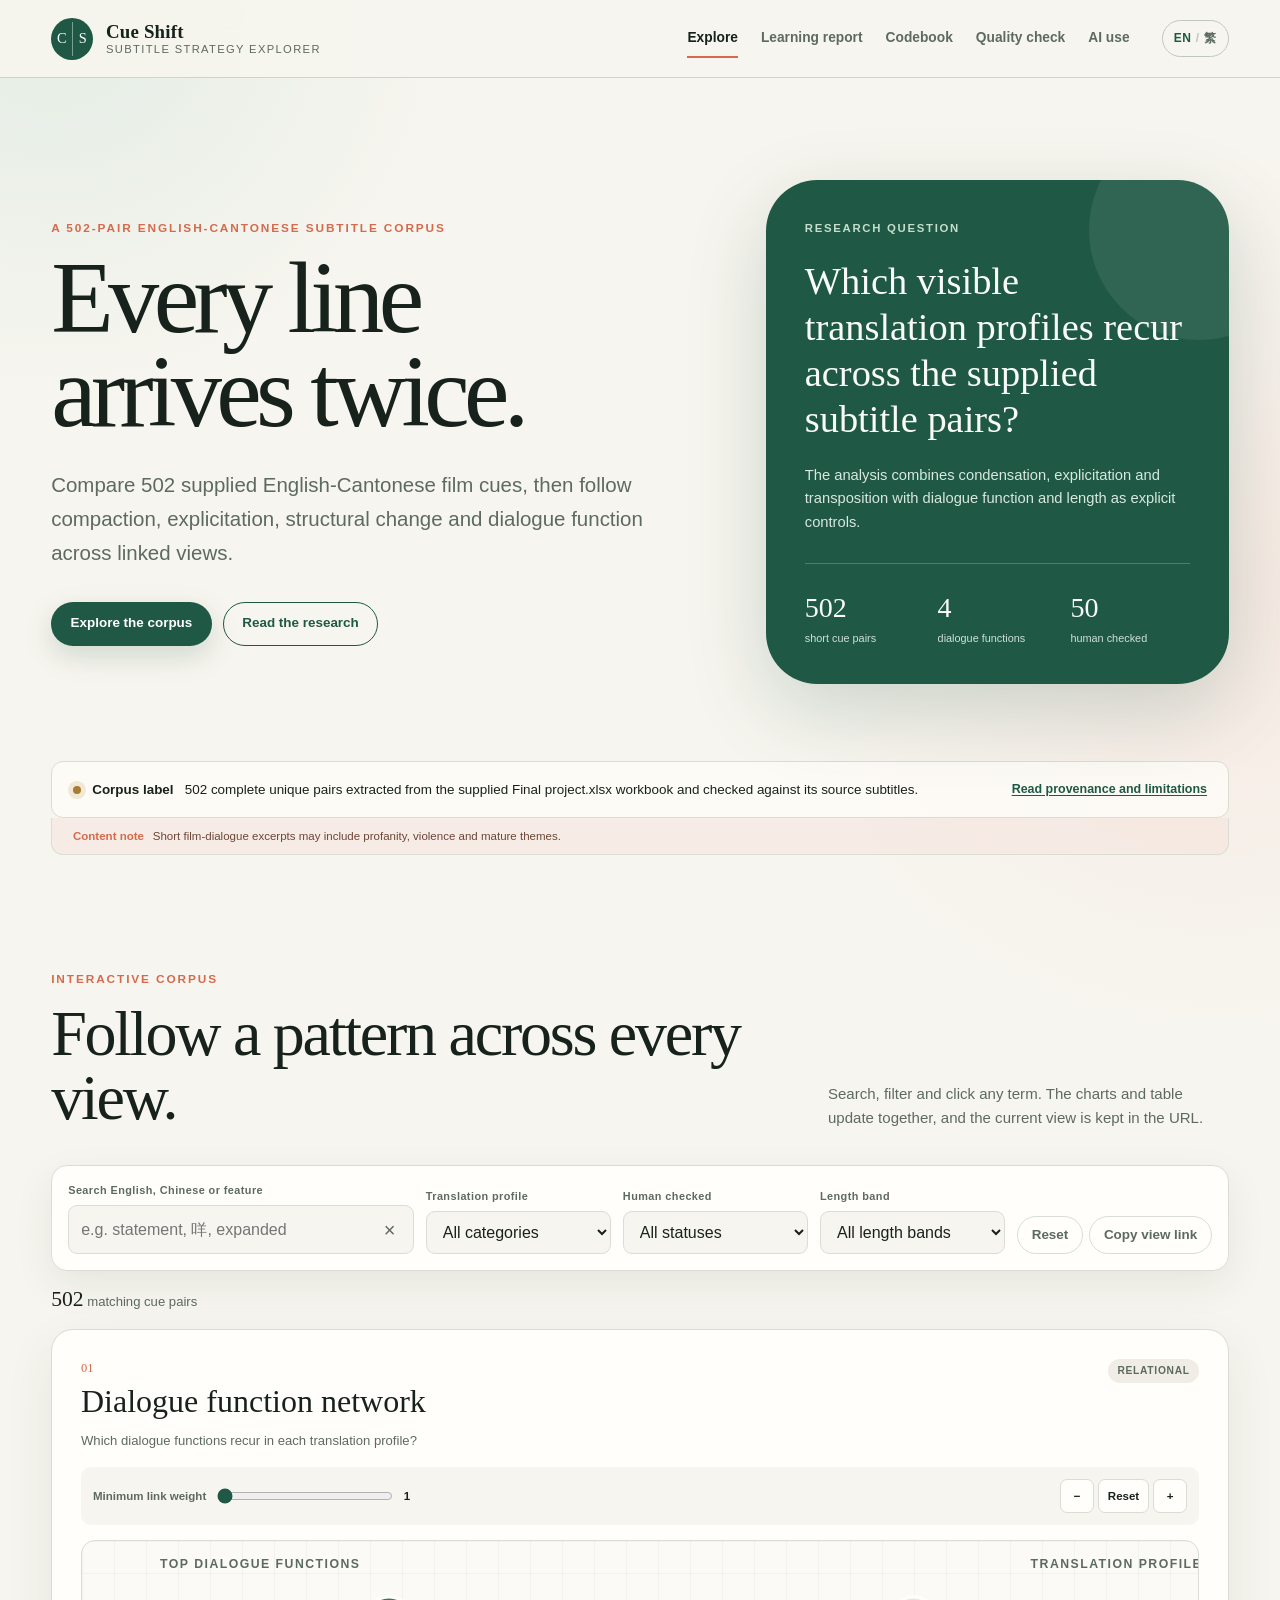
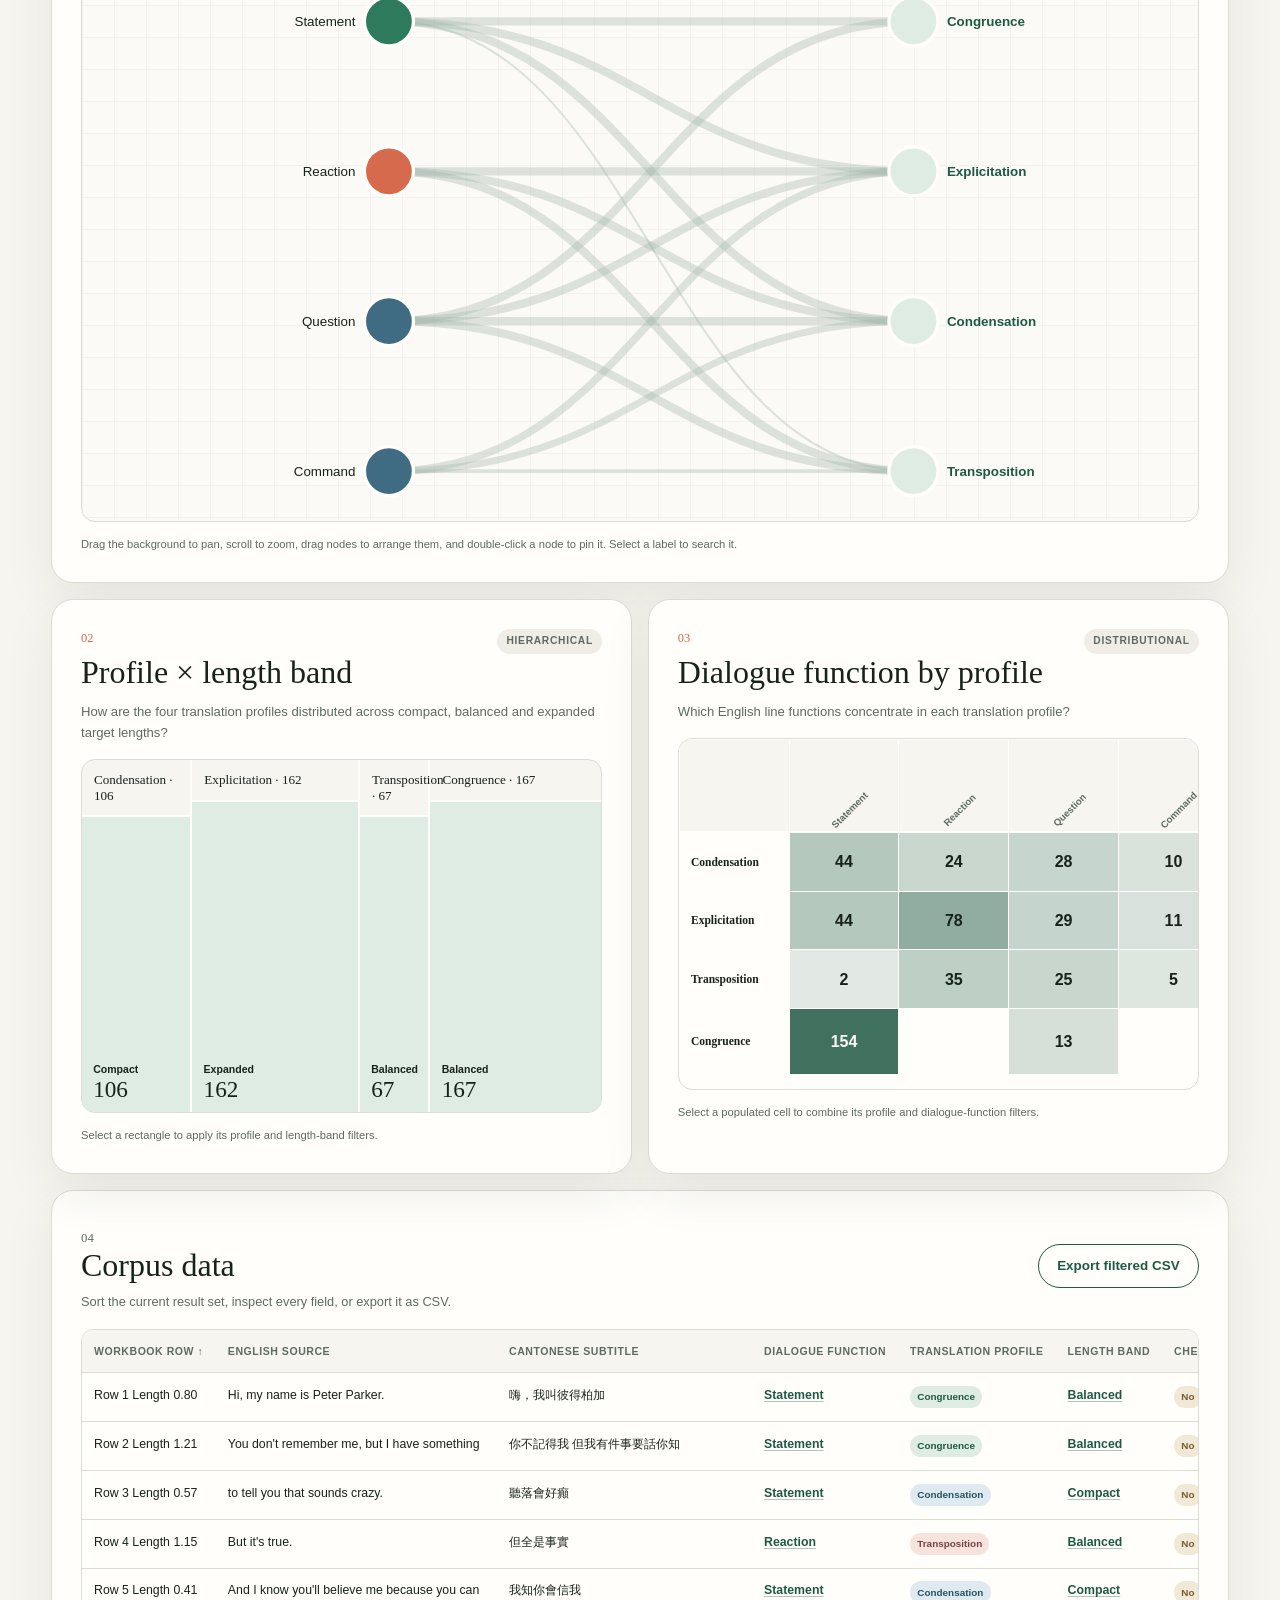
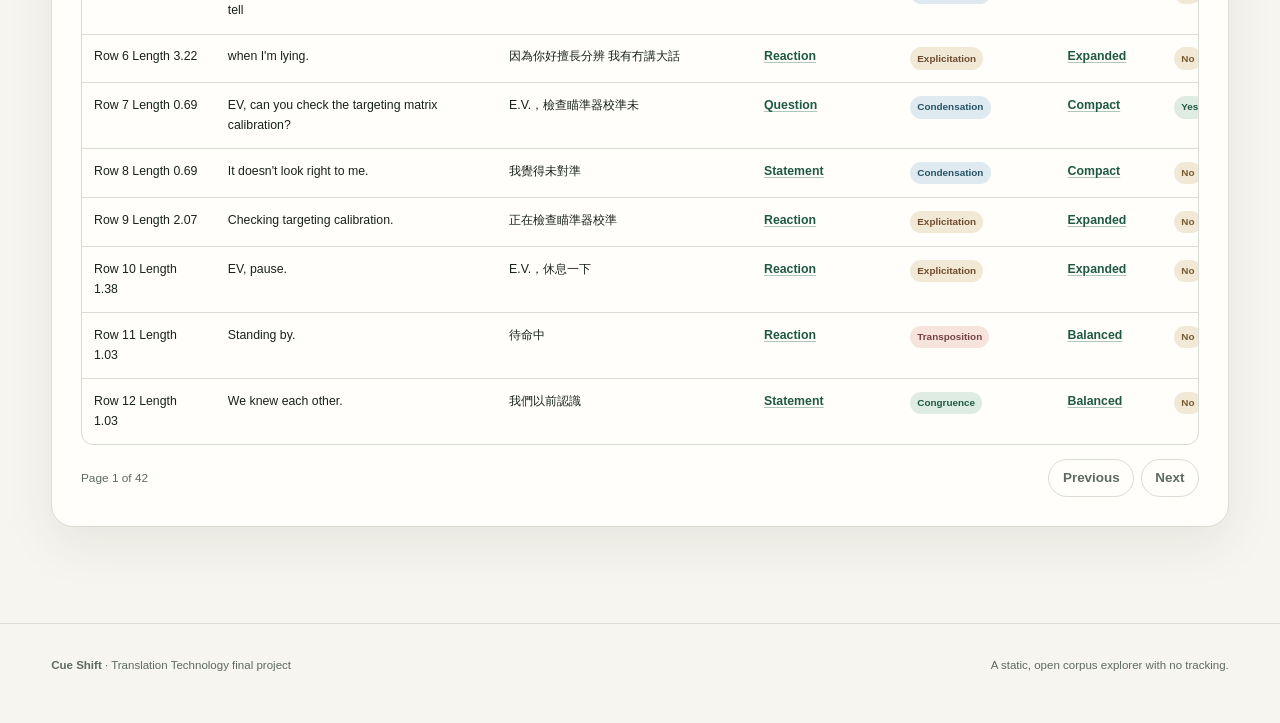
==== index.html @ ef77085e "Apply Spider-Man theme and source attribution" ====
<!doctype html>
<html lang="en" data-page="explore">
  <head>
    <meta charset="utf-8">
    <meta name="viewport" content="width=device-width, initial-scale=1">
    <meta name="description" content="An interactive English-Cantonese subtitle corpus explorer for Spider-Man: Brand New Day.">
    <title>Cue Shift | Spider-Man: Brand New Day Subtitle Explorer</title>
    <link rel="icon" href="assets/favicon.svg" type="image/svg+xml">
    <link rel="stylesheet" href="assets/styles.css?v=8">
  </head>
  <body>
    <a class="skip-link" href="#main" data-i18n="a11y.skip">Skip to content</a>
    <header class="site-header">
      <a class="brand" href="index.html" aria-label="Cue Shift home">
        <span class="brand-mark" aria-hidden="true">
          <span>C</span><span>S</span>
        </span>
        <span class="brand-copy">
          <strong>Cue Shift</strong>
          <small data-i18n="brand.subtitle">Spider-Man subtitle explorer</small>
        </span>
      </a>
      <nav class="site-nav" aria-label="Main navigation">
        <a class="active" href="index.html" data-i18n="nav.explore">Explore</a>
        <a href="report.html" data-i18n="nav.report">Learning report</a>
        <a href="codebook.html" data-i18n="nav.codebook">Codebook</a>
        <a href="review.html" data-i18n="nav.review">Quality check</a>
        <a href="about.html" data-i18n="nav.ai">AI use</a>
      </nav>
      <button class="language-switch" id="language-switch" type="button" aria-label="Switch language">
        <span data-lang-label="en">EN</span>
        <span class="switch-divider" aria-hidden="true">/</span>
        <span data-lang-label="zh">繁</span>
      </button>
    </header>

    <main id="main">
      <section class="hero">
        <div class="hero-copy">
          <p class="eyebrow" data-i18n="home.eyebrow">Spider-Man: Brand New Day · 502 subtitle pairs</p>
          <h1 data-i18n="home.title">Every line arrives twice.</h1>
          <p class="hero-lede" data-i18n="home.lede">
            Compare 502 English-Cantonese subtitle cues from Spider-Man: Brand New Day,
            then follow compaction, explicitation, structural change and dialogue function
            across linked views.
          </p>
          <div class="hero-actions">
            <a class="button primary" href="#explorer" data-i18n="home.start">Explore the corpus</a>
            <a class="button secondary" href="report.html" data-i18n="home.read">Read the research</a>
          </div>
        </div>
        <aside class="hero-note" aria-labelledby="research-question-title">
          <p class="note-kicker" data-i18n="home.questionLabel">Research question</p>
          <h2 id="research-question-title" data-i18n="home.question">
            Which visible translation profiles recur across the supplied subtitle pairs?
          </h2>
          <p data-i18n="home.theory">
            The analysis combines condensation, explicitation and transposition with
            dialogue function and target length as explicit controls.
          </p>
          <div class="hero-stats" aria-live="polite">
            <div><strong id="stat-entries">0</strong><span data-i18n="stat.entries">short cue pairs</span></div>
            <div><strong id="stat-terms">0</strong><span data-i18n="stat.terms">dialogue functions</span></div>
            <div><strong id="stat-checked">0</strong><span data-i18n="stat.checked">human checked</span></div>
          </div>
        </aside>
      </section>

      <section class="provenance-strip" aria-labelledby="provenance-title">
        <div>
          <span class="status-dot" aria-hidden="true"></span>
          <strong id="provenance-title" data-i18n="home.sourceLabel">Spider-Man source</strong>
          <span data-i18n="home.source">Spider-Man: Brand New Day · 502 unique English-Cantonese subtitle pairs extracted from the supplied workbook.</span>
        </div>
        <a href="about.html#data-notes" data-i18n="home.sourceDetails">Read provenance and limitations</a>
      </section>

      <aside class="content-warning" aria-label="Content warning">
        <strong data-i18n="warning.label">Content note</strong>
        <span data-i18n="warning.body">Spider-Man: Brand New Day dialogue excerpts may include profanity, violence and mature themes.</span>
      </aside>

      <section class="quality-banner" id="quality-banner" hidden>
        <div>
          <strong data-i18n="quality.title">Verification needed</strong>
          <p data-i18n="quality.body">
            The seeded 50-entry review is complete. Continue checking further entries on the
            quality check page.
          </p>
        </div>
        <a class="button compact" href="review.html" data-i18n="quality.action">Start 50-entry review</a>
      </section>

      <section class="explorer" id="explorer">
        <div class="section-heading">
          <div>
            <p class="eyebrow" data-i18n="explore.eyebrow">Interactive corpus</p>
            <h2 data-i18n="explore.title">Follow a pattern across every view.</h2>
          </div>
          <p data-i18n="explore.intro">
            Search, filter and click any term. The charts and table update together, and the
            current view is kept in the URL.
          </p>
        </div>

        <div class="control-panel" aria-label="Corpus filters">
          <label class="search-field">
            <span data-i18n="filter.search">Search English, Chinese or feature</span>
            <span class="search-input-wrap">
              <input id="search-input" type="search" autocomplete="off" placeholder="e.g. statement, 咩, expanded" data-i18n-placeholder="filter.searchPlaceholder">
              <button id="clear-search" class="icon-button" type="button" aria-label="Clear search">×</button>
            </span>
          </label>
          <label>
            <span data-i18n="filter.category">Meaning category</span>
            <select id="category-filter">
              <option value="all" data-i18n="filter.allCategories">All categories</option>
              <option value="condensation" data-i18n="category.condensation">Condensation</option>
              <option value="explicitation" data-i18n="category.explicitation">Explicitation</option>
              <option value="transposition" data-i18n="category.transposition">Transposition</option>
              <option value="congruence" data-i18n="category.congruence">Congruence</option>
            </select>
          </label>
          <label>
            <span data-i18n="filter.checked">Human checked</span>
            <select id="checked-filter">
              <option value="all" data-i18n="filter.allStatuses">All statuses</option>
              <option value="yes" data-i18n="filter.yes">Yes</option>
              <option value="no" data-i18n="filter.no">No</option>
            </select>
          </label>
          <label>
            <span data-i18n="filter.realization">Length band</span>
            <select id="realization-filter">
              <option value="all" data-i18n="filter.allPositions">All length bands</option>
              <option value="compact" data-i18n="realization.compact">Compact</option>
              <option value="balanced" data-i18n="realization.balanced">Balanced</option>
              <option value="expanded" data-i18n="realization.expanded">Expanded</option>
            </select>
          </label>
          <div class="control-actions">
            <button class="button quiet" id="reset-filters" type="button" data-i18n="filter.reset">Reset</button>
            <button class="button quiet" id="copy-view" type="button" data-i18n="filter.copy">Copy view link</button>
          </div>
        </div>

        <div class="result-status" aria-live="polite">
          <p><strong id="result-count">0</strong> <span data-i18n="results.matching">matching sentence pairs</span></p>
          <button id="active-term" class="term-chip" type="button" hidden></button>
        </div>

        <div class="visual-grid">
          <article class="chart-card network-card">
            <div class="chart-heading">
              <div>
                <p class="chart-index">01</p>
                <h3 data-i18n="network.title">Dialogue function network</h3>
              </div>
              <span class="chart-type" data-i18n="chart.relational">Relational</span>
            </div>
            <p class="chart-caption" data-i18n="network.caption">
              Which dialogue functions recur in each translation profile?
            </p>
            <div class="network-controls">
              <label>
                <span data-i18n="network.weight">Minimum link weight</span>
                <input id="network-weight" type="range" min="1" max="8" value="1">
                <output id="network-weight-output">1</output>
              </label>
              <div class="zoom-tools" role="group" aria-label="Network zoom">
                <button type="button" id="zoom-out" aria-label="Zoom out">−</button>
                <button type="button" id="zoom-reset" aria-label="Reset zoom" data-i18n="network.resetZoom">Reset</button>
                <button type="button" id="zoom-in" aria-label="Zoom in">+</button>
              </div>
            </div>
            <div class="network-stage" id="network-stage">
              <svg id="network-svg" viewBox="0 0 1000 520" role="img" aria-labelledby="network-title-desc">
                <title id="network-title-desc">Interactive network of English dialogue functions and Cantonese translation profiles</title>
              </svg>
            </div>
            <p class="chart-help" data-i18n="network.help">
              Drag the background to pan, scroll to zoom, drag nodes to arrange them, and
              double-click a node to pin it. Select a label to search it.
            </p>
          </article>

          <article class="chart-card treemap-card">
            <div class="chart-heading">
              <div>
                <p class="chart-index">02</p>
                <h3 data-i18n="treemap.title">Profile × length band</h3>
              </div>
              <span class="chart-type" data-i18n="chart.hierarchical">Hierarchical</span>
            </div>
            <p class="chart-caption" data-i18n="treemap.caption">
              How are the four translation profiles distributed across compact, balanced and expanded target lengths?
            </p>
            <div class="treemap-stage" id="treemap-stage" aria-live="polite"></div>
            <p class="chart-help" data-i18n="treemap.help">
              Select a rectangle to apply its profile and length-band filters.
            </p>
          </article>

          <article class="chart-card heatmap-card">
            <div class="chart-heading">
              <div>
                <p class="chart-index">03</p>
                <h3 data-i18n="heatmap.title">Dialogue function by profile</h3>
              </div>
              <span class="chart-type" data-i18n="chart.distributional">Distributional</span>
            </div>
            <p class="chart-caption" data-i18n="heatmap.caption">
              Which dialogue functions concentrate in each translation profile?
            </p>
            <div class="heatmap-scroll" id="heatmap-stage" aria-live="polite"></div>
            <p class="chart-help" data-i18n="heatmap.help">
              Select a populated cell to combine its profile and dialogue-function filters.
            </p>
          </article>
        </div>

        <article class="data-card" id="data-grid">
          <div class="data-heading">
            <div>
              <p class="chart-index">04</p>
              <h3 data-i18n="table.title">Corpus data</h3>
              <p data-i18n="table.caption">
                Sort the current result set, inspect every field, or export it as CSV.
              </p>
            </div>
            <button class="button secondary" id="export-csv" type="button" data-i18n="table.export">Export filtered CSV</button>
          </div>
          <div class="table-wrap">
            <table>
              <thead>
                <tr>
                  <th><button data-sort="id">Workbook row <span aria-hidden="true">↕</span></button></th>
                  <th><button data-sort="source_text" data-i18n="table.source">English source</button></th>
                  <th><button data-sort="target_text" data-i18n="table.target">Cantonese subtitle</button></th>
                  <th><button data-sort="key_term" data-i18n="table.term">Dialogue function</button></th>
                  <th><button data-sort="category" data-i18n="table.category">Translation profile</button></th>
                  <th><button data-sort="realization" data-i18n="table.position">Length band</button></th>
                  <th><button data-sort="human_checked" data-i18n="table.checked">Checked</button></th>
                </tr>
              </thead>
              <tbody id="table-body"></tbody>
            </table>
          </div>
          <div class="table-navigation">
            <p id="page-status"></p>
            <div>
              <button class="button quiet" id="previous-page" type="button" data-i18n="table.previous">Previous</button>
              <button class="button quiet" id="next-page" type="button" data-i18n="table.next">Next</button>
            </div>
          </div>
        </article>
      </section>
    </main>

    <footer class="site-footer">
      <p><strong>Cue Shift</strong> · <span data-i18n="footer.project">Spider-Man: Brand New Day corpus · Translation Technology final project</span></p>
      <p data-i18n="footer.note">A static bilingual subtitle explorer with no tracking.</p>
    </footer>
    <div class="toast" id="toast" role="status" aria-live="polite"></div>
    <script src="data/corpus.js?v=1" defer></script>
    <script src="assets/app.js?v=9" defer></script>
  </body>
</html>
---- assets/styles.css ----
:root {
  --ink: #18221d;
  --muted: #5d6a62;
  --paper: #f7f5ef;
  --paper-deep: #efede5;
  --card: #fffefa;
  --line: #d9ddd4;
  --line-strong: #bfc8bc;
  --green: #1f5945;
  --green-bright: #2d7a5c;
  --green-soft: #dfece3;
  --coral: #d56a4c;
  --coral-soft: #f6e4dc;
  --blue: #406c83;
  --blue-soft: #dfeaf0;
  --gold: #a87c31;
  --gold-soft: #f1e8d6;
  --purple: #70577b;
  --purple-soft: #ece5f0;
  --shadow: 0 18px 50px rgba(32, 47, 39, 0.08);
  --radius: 22px;
  --radius-small: 12px;
  --serif: "Iowan Old Style", "Palatino Linotype", Palatino, Georgia, serif;
  --sans: "Avenir Next", Avenir, "Segoe UI", "Noto Sans", sans-serif;
}

* {
  box-sizing: border-box;
}

html {
  scroll-behavior: smooth;
}

body {
  margin: 0;
  color: var(--ink);
  background:
    radial-gradient(circle at 4% 0%, rgba(223, 236, 227, 0.85), transparent 25rem),
    radial-gradient(circle at 95% 15%, rgba(246, 228, 220, 0.7), transparent 27rem),
    var(--paper);
  font-family: var(--sans);
  line-height: 1.6;
  -webkit-font-smoothing: antialiased;
}

button,
input,
select {
  font: inherit;
}

button,
a {
  -webkit-tap-highlight-color: transparent;
}

a {
  color: var(--green);
  text-underline-offset: 0.2em;
}

a:hover {
  color: var(--coral);
}

button {
  color: inherit;
}

[hidden] {
  display: none !important;
}

html[lang="en"] .lang-block[data-lang="zh"],
html[lang="zh-Hant"] .lang-block[data-lang="en"] {
  display: none !important;
}

.sr-only {
  position: absolute;
  width: 1px;
  height: 1px;
  padding: 0;
  overflow: hidden;
  clip: rect(0, 0, 0, 0);
  white-space: nowrap;
  border: 0;
}

.skip-link {
  position: fixed;
  left: 1rem;
  top: -10rem;
  z-index: 100;
  padding: 0.7rem 1rem;
  color: white;
  background: var(--green);
  border-radius: 8px;
}

.skip-link:focus {
  top: 1rem;
}

.site-header {
  position: sticky;
  top: 0;
  z-index: 30;
  display: grid;
  grid-template-columns: minmax(180px, 1fr) auto auto;
  align-items: center;
  gap: 2rem;
  min-height: 78px;
  padding: 0.85rem clamp(1rem, 4vw, 4.5rem);
  border-bottom: 1px solid rgba(191, 200, 188, 0.72);
  background: rgba(247, 245, 239, 0.9);
  backdrop-filter: blur(18px);
}

.brand {
  display: inline-flex;
  align-items: center;
  gap: 0.8rem;
  color: var(--ink);
  text-decoration: none;
  justify-self: start;
}

.brand:hover {
  color: var(--ink);
}

.brand-mark {
  position: relative;
  display: grid;
  grid-template-columns: 1fr 1fr;
  width: 42px;
  height: 42px;
  overflow: hidden;
  color: white;
  background: var(--green);
  border-radius: 50%;
  font-family: var(--serif);
  font-size: 0.9rem;
  place-items: center;
}

.brand-mark::after {
  position: absolute;
  top: 4px;
  bottom: 4px;
  left: 50%;
  width: 1px;
  background: rgba(255, 255, 255, 0.42);
  content: "";
}

.brand-copy {
  display: flex;
  flex-direction: column;
  line-height: 1.15;
}

.brand-copy strong {
  font-family: var(--serif);
  font-size: 1.18rem;
  letter-spacing: 0.01em;
}

.brand-copy small {
  color: var(--muted);
  font-size: 0.7rem;
  letter-spacing: 0.12em;
  text-transform: uppercase;
}

.site-nav {
  display: flex;
  align-items: center;
  gap: clamp(0.7rem, 1.8vw, 1.6rem);
}

.site-nav a {
  position: relative;
  padding: 0.55rem 0;
  color: var(--muted);
  font-size: 0.86rem;
  font-weight: 600;
  text-decoration: none;
  white-space: nowrap;
}

.site-nav a::after {
  position: absolute;
  right: 0;
  bottom: 0;
  left: 0;
  height: 2px;
  background: var(--coral);
  content: "";
  transform: scaleX(0);
  transform-origin: left;
  transition: transform 160ms ease;
}

.site-nav a:hover,
.site-nav a.active {
  color: var(--ink);
}

.site-nav a:hover::after,
.site-nav a.active::after {
  transform: scaleX(1);
}

.language-switch {
  display: inline-flex;
  align-items: center;
  gap: 0.28rem;
  padding: 0.48rem 0.7rem;
  color: var(--muted);
  background: transparent;
  border: 1px solid var(--line-strong);
  border-radius: 999px;
  cursor: pointer;
  font-size: 0.75rem;
  font-weight: 700;
  letter-spacing: 0.04em;
}

.language-switch [data-lang-label].active {
  color: var(--green);
}

.switch-divider {
  opacity: 0.35;
}

main {
  width: min(1480px, 100%);
  margin: 0 auto;
  padding: 0 clamp(1rem, 4vw, 4.5rem);
}

.hero {
  display: grid;
  grid-template-columns: minmax(0, 1.15fr) minmax(320px, 0.85fr);
  gap: clamp(2rem, 7vw, 8rem);
  align-items: center;
  min-height: 650px;
  padding: clamp(3rem, 8vw, 7rem) 0 clamp(3rem, 6vw, 5rem);
}

.hero-copy {
  max-width: 780px;
}

.eyebrow {
  margin: 0 0 0.8rem;
  color: var(--coral);
  font-size: 0.74rem;
  font-weight: 800;
  letter-spacing: 0.16em;
  text-transform: uppercase;
}

.hero h1 {
  max-width: 760px;
  margin: 0;
  font-family: var(--serif);
  font-size: clamp(3.25rem, 8vw, 7.25rem);
  font-weight: 400;
  letter-spacing: -0.055em;
  line-height: 0.92;
}

.hero-lede {
  max-width: 660px;
  margin: 1.8rem 0 0;
  color: var(--muted);
  font-size: clamp(1.04rem, 1.8vw, 1.28rem);
  line-height: 1.65;
}

.hero-actions {
  display: flex;
  flex-wrap: wrap;
  gap: 0.7rem;
  margin-top: 2rem;
}

.button {
  display: inline-flex;
  align-items: center;
  justify-content: center;
  min-height: 44px;
  padding: 0.7rem 1.15rem;
  border: 1px solid transparent;
  border-radius: 999px;
  cursor: pointer;
  font-size: 0.84rem;
  font-weight: 700;
  line-height: 1.2;
  text-decoration: none;
  transition: transform 140ms ease, box-shadow 140ms ease, background 140ms ease;
}

.button:hover {
  transform: translateY(-1px);
}

.button.primary {
  color: white;
  background: var(--green);
  box-shadow: 0 10px 28px rgba(31, 89, 69, 0.18);
}

.button.primary:hover {
  color: white;
  background: var(--green-bright);
}

.button.secondary {
  color: var(--green);
  background: transparent;
  border-color: var(--green);
}

.button.quiet {
  min-height: 38px;
  padding: 0.46rem 0.85rem;
  color: var(--muted);
  background: var(--card);
  border-color: var(--line);
}

.button.compact {
  min-height: 38px;
  padding: 0.5rem 0.9rem;
  color: white;
  background: var(--ink);
  white-space: nowrap;
}

.hero-note {
  position: relative;
  padding: clamp(1.5rem, 3vw, 2.5rem);
  overflow: hidden;
  color: #f9fbf8;
  background: var(--green);
  border-radius: clamp(28px, 4vw, 56px);
  box-shadow: 0 26px 80px rgba(31, 89, 69, 0.2);
}

.hero-note::before {
  position: absolute;
  top: -60px;
  right: -80px;
  width: 220px;
  height: 220px;
  background: rgba(255, 255, 255, 0.07);
  border-radius: 50%;
  content: "";
}

.note-kicker {
  margin: 0 0 1.3rem;
  color: #c4ded0;
  font-size: 0.71rem;
  font-weight: 800;
  letter-spacing: 0.15em;
  text-transform: uppercase;
}

.hero-note h2 {
  margin: 0;
  font-family: var(--serif);
  font-size: clamp(1.5rem, 3vw, 2.45rem);
  font-weight: 400;
  line-height: 1.2;
}

.hero-note > p:not(.note-kicker) {
  margin: 1.35rem 0;
  color: #d8e8df;
  font-size: 0.92rem;
}

.hero-stats {
  display: grid;
  grid-template-columns: repeat(3, 1fr);
  gap: 0.8rem;
  margin-top: 1.8rem;
  padding-top: 1.4rem;
  border-top: 1px solid rgba(255, 255, 255, 0.22);
}

.hero-stats div {
  display: flex;
  flex-direction: column;
}

.hero-stats strong {
  font-family: var(--serif);
  font-size: 1.75rem;
  font-weight: 400;
}

.hero-stats span {
  color: #cfe0d7;
  font-size: 0.68rem;
  line-height: 1.35;
}

.provenance-strip,
.quality-banner {
  display: flex;
  align-items: center;
  justify-content: space-between;
  gap: 1.5rem;
  padding: 1.05rem 1.3rem;
  background: rgba(255, 254, 250, 0.72);
  border: 1px solid var(--line);
}

.content-warning {
  display: flex;
  flex-wrap: wrap;
  gap: 0.25rem 0.55rem;
  padding: 0.55rem 1.3rem;
  color: #6b4538;
  background: rgba(246, 228, 220, 0.52);
  border-right: 1px solid var(--line);
  border-bottom: 1px solid var(--line);
  border-left: 1px solid var(--line);
  border-radius: 0 0 var(--radius-small) var(--radius-small);
  font-size: 0.72rem;
}

.content-warning strong {
  color: var(--coral);
}

.provenance-strip {
  border-radius: var(--radius-small);
}

.provenance-strip > div {
  display: flex;
  align-items: center;
  flex-wrap: wrap;
  gap: 0.45rem 0.7rem;
  font-size: 0.84rem;
}

.provenance-strip a {
  font-size: 0.78rem;
  font-weight: 700;
  white-space: nowrap;
}

.status-dot {
  width: 8px;
  height: 8px;
  background: var(--gold);
  border-radius: 50%;
  box-shadow: 0 0 0 5px var(--gold-soft);
}

.quality-banner {
  margin-top: 1rem;
  background: var(--coral-soft);
  border-color: #e8c4b7;
  border-radius: var(--radius-small);
}

.quality-banner strong {
  display: block;
  margin-bottom: 0.1rem;
}

.quality-banner p {
  max-width: 860px;
  margin: 0;
  color: #6b4538;
  font-size: 0.84rem;
}

.explorer {
  padding: clamp(4rem, 9vw, 8rem) 0 6rem;
}

.section-heading {
  display: grid;
  grid-template-columns: minmax(0, 1fr) minmax(280px, 0.55fr);
  gap: 3rem;
  align-items: end;
  margin-bottom: 2.2rem;
}

.section-heading h2 {
  max-width: 760px;
  margin: 0;
  font-family: var(--serif);
  font-size: clamp(2.4rem, 5vw, 4.4rem);
  font-weight: 400;
  letter-spacing: -0.035em;
  line-height: 1;
}

.section-heading > p {
  margin: 0;
  color: var(--muted);
  font-size: 0.94rem;
}

.control-panel {
  position: sticky;
  top: 78px;
  z-index: 20;
  display: grid;
  grid-template-columns: minmax(230px, 1.4fr) repeat(3, minmax(145px, 0.75fr)) auto;
  gap: 0.75rem;
  align-items: end;
  padding: 1rem;
  background: rgba(255, 254, 250, 0.96);
  border: 1px solid var(--line);
  border-radius: 16px;
  box-shadow: 0 14px 38px rgba(32, 47, 39, 0.08);
  backdrop-filter: blur(16px);
}

.control-panel label {
  display: flex;
  flex-direction: column;
  gap: 0.35rem;
  min-width: 0;
}

.control-panel label > span:first-child {
  color: var(--muted);
  font-size: 0.68rem;
  font-weight: 700;
  letter-spacing: 0.04em;
}

.control-panel input[type="search"],
.control-panel select {
  width: 100%;
  min-height: 43px;
  padding: 0.65rem 0.75rem;
  color: var(--ink);
  background: var(--paper);
  border: 1px solid var(--line);
  border-radius: 9px;
  outline: none;
}

.control-panel input[type="search"] {
  padding-right: 2.5rem;
}

.control-panel input:focus,
.control-panel select:focus {
  border-color: var(--green-bright);
  box-shadow: 0 0 0 3px rgba(45, 122, 92, 0.12);
}

.search-field {
  position: relative;
}

.search-input-wrap {
  position: relative;
}

.icon-button {
  position: absolute;
  top: 50%;
  right: 0.45rem;
  width: 34px;
  height: 34px;
  color: var(--muted);
  background: transparent;
  border: 0;
  border-radius: 50%;
  cursor: pointer;
  font-size: 1.25rem;
  transform: translateY(-50%);
}

.icon-button:hover {
  background: var(--paper-deep);
}

.control-actions {
  display: flex;
  flex-wrap: wrap;
  gap: 0.4rem;
  justify-content: flex-end;
}

.result-status {
  display: flex;
  align-items: center;
  justify-content: space-between;
  gap: 1rem;
  min-height: 58px;
}

.result-status p {
  margin: 0;
  color: var(--muted);
  font-size: 0.82rem;
}

.result-status strong {
  color: var(--ink);
  font-family: var(--serif);
  font-size: 1.35rem;
  font-weight: 400;
}

.term-chip {
  padding: 0.34rem 0.72rem;
  color: var(--green);
  background: var(--green-soft);
  border: 0;
  border-radius: 999px;
  cursor: pointer;
  font-size: 0.76rem;
  font-weight: 700;
}

.term-chip::after {
  margin-left: 0.45rem;
  content: "×";
}

.visual-grid {
  display: grid;
  grid-template-columns: repeat(2, minmax(0, 1fr));
  gap: 1rem;
}

.chart-card,
.data-card {
  min-width: 0;
  padding: clamp(1.1rem, 2.5vw, 1.8rem);
  background: var(--card);
  border: 1px solid var(--line);
  border-radius: var(--radius);
  box-shadow: var(--shadow);
}

.network-card {
  grid-column: 1 / -1;
}

.chart-heading,
.data-heading {
  display: flex;
  align-items: flex-start;
  justify-content: space-between;
  gap: 1rem;
}

.chart-index {
  margin: 0 0 0.35rem;
  color: var(--coral);
  font-family: var(--serif);
  font-size: 0.78rem;
}

.chart-heading h3,
.data-heading h3 {
  margin: 0;
  font-family: var(--serif);
  font-size: clamp(1.4rem, 2.5vw, 2rem);
  font-weight: 400;
  line-height: 1.12;
}

.chart-type {
  padding: 0.25rem 0.58rem;
  color: var(--muted);
  background: var(--paper-deep);
  border-radius: 999px;
  font-size: 0.64rem;
  font-weight: 700;
  letter-spacing: 0.07em;
  text-transform: uppercase;
  white-space: nowrap;
}

.chart-caption {
  max-width: 780px;
  margin: 0.65rem 0 1rem;
  color: var(--muted);
  font-size: 0.82rem;
}

.chart-help {
  margin: 0.85rem 0 0;
  color: var(--muted);
  font-size: 0.7rem;
}

.network-controls {
  display: flex;
  align-items: center;
  flex-wrap: wrap;
  gap: 1.1rem;
  padding: 0.75rem;
  background: var(--paper);
  border-radius: 10px;
}

.network-controls label {
  display: grid;
  grid-template-columns: auto minmax(110px, 180px) 2ch;
  align-items: center;
  gap: 0.55rem;
  color: var(--muted);
  font-size: 0.72rem;
  font-weight: 600;
}

.network-controls input[type="range"] {
  min-width: 110px;
  accent-color: var(--green);
}

.network-controls output {
  color: var(--ink);
  font-weight: 800;
}

.zoom-tools {
  display: inline-flex;
  gap: 0.25rem;
  margin-left: auto;
}

.zoom-tools button {
  min-width: 34px;
  height: 34px;
  padding: 0 0.55rem;
  background: var(--card);
  border: 1px solid var(--line);
  border-radius: 7px;
  cursor: pointer;
  font-size: 0.72rem;
  font-weight: 700;
}

.network-stage {
  position: relative;
  max-width: 100%;
  min-height: 520px;
  margin-top: 0.9rem;
  overflow: hidden;
  background:
    linear-gradient(rgba(191, 200, 188, 0.15) 1px, transparent 1px),
    linear-gradient(90deg, rgba(191, 200, 188, 0.15) 1px, transparent 1px),
    #fbfaf6;
  background-size: 32px 32px;
  border: 1px solid var(--line);
  border-radius: 14px;
  cursor: grab;
}

.network-stage:active {
  cursor: grabbing;
}

.network-stage svg {
  display: block;
  width: 100%;
  min-height: 520px;
  touch-action: none;
  user-select: none;
}

.network-edge {
  fill: none;
  stroke: #9eb3a6;
  stroke-opacity: 0.34;
}

.network-edge.active {
  stroke: var(--coral);
  stroke-opacity: 0.8;
}

.network-node {
  cursor: pointer;
}

.network-node circle {
  stroke: var(--card);
  stroke-width: 3px;
  transition: filter 120ms ease, stroke-width 120ms ease;
}

.network-node:hover circle,
.network-node:focus circle {
  filter: drop-shadow(0 5px 9px rgba(24, 34, 29, 0.2));
  stroke-width: 4px;
}

.network-node.pinned circle {
  stroke: var(--gold);
  stroke-width: 5px;
}

.network-node text {
  fill: var(--ink);
  font-family: var(--sans);
  font-size: 12px;
  pointer-events: none;
}

.network-node.target text {
  fill: var(--green);
  font-weight: 700;
}

.network-label {
  fill: var(--muted);
  font-family: var(--sans);
  font-size: 11px;
  font-weight: 800;
  letter-spacing: 0.12em;
  text-transform: uppercase;
}

.treemap-stage {
  min-height: 352px;
  margin-top: 0.9rem;
  overflow: hidden;
  background: var(--paper);
  border: 1px solid var(--line);
  border-radius: 14px;
}

.treemap-grid {
  display: flex;
  width: 100%;
  min-height: 352px;
}

.treemap-category {
  display: flex;
  flex-direction: column;
  min-width: 0;
  border-right: 2px solid var(--card);
}

.treemap-category:last-child {
  border-right: 0;
}

.treemap-category-label {
  width: 100%;
  padding: 0.75rem;
  color: var(--ink);
  background: transparent;
  border: 0;
  cursor: pointer;
  font-family: var(--serif);
  font-size: 0.82rem;
  line-height: 1.2;
  text-align: left;
}

.treemap-category-label:hover,
.treemap-category-label:focus {
  color: var(--coral);
  outline: 2px solid var(--ink);
  outline-offset: -3px;
}

.treemap-cells {
  display: flex;
  flex: 1;
  flex-direction: column;
}

.treemap-cell {
  display: flex;
  flex: 1;
  flex-direction: column;
  justify-content: flex-end;
  min-height: 52px;
  padding: 0.7rem;
  overflow: hidden;
  color: var(--ink);
  background: var(--green-soft);
  border: 0;
  border-top: 2px solid var(--card);
  cursor: pointer;
  text-align: left;
}

.treemap-cell:nth-child(2) {
  background: var(--coral-soft);
}

.treemap-cell:nth-child(3) {
  background: var(--blue-soft);
}

.treemap-cell:hover,
.treemap-cell:focus {
  filter: brightness(0.96);
  outline: 2px solid var(--ink);
  outline-offset: -3px;
}

.treemap-cell span {
  overflow: hidden;
  font-size: 0.66rem;
  font-weight: 700;
  text-overflow: ellipsis;
  white-space: nowrap;
}

.treemap-cell b {
  font-family: var(--serif);
  font-size: 1.45rem;
  font-weight: 400;
  line-height: 1;
}

.heatmap-scroll {
  min-height: 352px;
  margin-top: 0.9rem;
  overflow-x: auto;
  border: 1px solid var(--line);
  border-radius: 14px;
}

.heatmap {
  width: 100%;
  min-width: 550px;
  border-collapse: collapse;
  table-layout: fixed;
}

.heatmap th,
.heatmap td {
  padding: 0.4rem;
  border: 1px solid var(--card);
  text-align: center;
}

.heatmap thead th {
  height: 92px;
  color: var(--muted);
  background: var(--paper);
  font-size: 0.63rem;
  font-weight: 700;
  vertical-align: bottom;
}

.heatmap thead .heatmap-term {
  display: inline-block;
  max-width: 56px;
  height: auto;
  padding: 0;
  overflow: hidden;
  color: var(--muted);
  background: transparent;
  border: 0;
  cursor: pointer;
  font-size: 0.6rem;
  font-weight: 700;
  text-overflow: ellipsis;
  transform: rotate(-45deg) translateX(8px);
  transform-origin: center;
  white-space: nowrap;
}

.heatmap thead .heatmap-term:hover,
.heatmap thead .heatmap-term:focus {
  color: var(--coral);
  outline: 2px solid var(--ink);
}

.heatmap tbody th {
  width: 110px;
  padding-left: 0.7rem;
  color: var(--ink);
  font-family: var(--serif);
  font-size: 0.72rem;
  font-weight: 400;
  text-align: left;
}

.heatmap-row-term {
  padding: 0;
  color: inherit;
  background: transparent;
  border: 0;
  cursor: pointer;
  font-family: inherit;
  text-align: left;
}

.heatmap-row-term:hover,
.heatmap-row-term:focus {
  color: var(--coral);
  outline: 2px solid var(--ink);
}

.heatmap td {
  height: 55px;
}

.heatmap button {
  width: 100%;
  height: 45px;
  color: var(--ink);
  background: transparent;
  border: 0;
  border-radius: 4px;
  cursor: pointer;
  font-weight: 800;
}

.heatmap button:hover,
.heatmap button:focus {
  outline: 2px solid var(--ink);
}

.data-card {
  margin-top: 1rem;
}

.data-heading {
  align-items: center;
  margin-bottom: 1rem;
}

.data-heading p {
  margin: 0.5rem 0 0;
  color: var(--muted);
  font-size: 0.8rem;
}

.table-wrap {
  overflow-x: auto;
  border: 1px solid var(--line);
  border-radius: 12px;
}

table {
  width: 100%;
  border-collapse: collapse;
}

.data-card table {
  min-width: 1160px;
}

.data-card th {
  padding: 0;
  color: var(--muted);
  background: var(--paper);
  border-bottom: 1px solid var(--line);
  text-align: left;
  white-space: nowrap;
}

.data-card th button {
  width: 100%;
  padding: 0.8rem 0.75rem;
  color: inherit;
  background: transparent;
  border: 0;
  cursor: pointer;
  font-size: 0.66rem;
  font-weight: 800;
  letter-spacing: 0.05em;
  text-align: left;
  text-transform: uppercase;
}

.data-card td {
  padding: 0.8rem 0.75rem;
  border-bottom: 1px solid var(--line);
  font-size: 0.77rem;
  vertical-align: top;
}

.data-card tbody tr:last-child td {
  border-bottom: 0;
}

.data-card tbody tr:hover {
  background: rgba(223, 236, 227, 0.32);
}

.data-card td:nth-child(2),
.data-card td:nth-child(3) {
  min-width: 255px;
}

.data-card td:nth-child(4) {
  min-width: 120px;
}

.term-link {
  padding: 0;
  color: var(--green);
  background: transparent;
  border: 0;
  cursor: pointer;
  font-weight: 700;
  text-decoration: underline;
  text-decoration-color: rgba(31, 89, 69, 0.35);
  text-underline-offset: 0.18em;
}

.term-link:hover {
  color: var(--coral);
}

.category-pill,
.checked-pill {
  display: inline-block;
  padding: 0.2rem 0.45rem;
  border-radius: 999px;
  font-size: 0.62rem;
  font-weight: 700;
  white-space: nowrap;
}

.category-pill {
  color: var(--ink);
  background: var(--paper-deep);
  border: 0;
  cursor: pointer;
}

.category-pill.condensation {
  color: #275364;
  background: var(--blue-soft);
}

.category-pill.explicitation {
  color: #704c2e;
  background: var(--gold-soft);
}

.category-pill.transposition {
  color: #754243;
  background: var(--coral-soft);
}

.category-pill.congruence {
  color: var(--green);
  background: var(--green-soft);
}

.category-pill:hover,
.category-pill:focus {
  filter: brightness(0.94);
  outline: 2px solid var(--ink);
  outline-offset: 1px;
}

.checked-pill.no {
  color: #765c31;
  background: var(--gold-soft);
}

.checked-pill.yes {
  color: var(--green);
  background: var(--green-soft);
}

.table-navigation {
  display: flex;
  align-items: center;
  justify-content: space-between;
  gap: 1rem;
  padding-top: 0.9rem;
}

.table-navigation p {
  margin: 0;
  color: var(--muted);
  font-size: 0.74rem;
}

.table-navigation div {
  display: flex;
  gap: 0.4rem;
}

.empty-state {
  padding: 2rem !important;
  color: var(--muted);
  text-align: center !important;
}

.site-footer {
  display: flex;
  justify-content: space-between;
  gap: 1rem;
  width: min(1480px, 100%);
  margin: 0 auto;
  padding: 2rem clamp(1rem, 4vw, 4.5rem) 3rem;
  color: var(--muted);
  border-top: 1px solid var(--line);
  font-size: 0.72rem;
}

.site-footer p {
  margin: 0;
}

.toast {
  position: fixed;
  right: 1rem;
  bottom: 1rem;
  z-index: 60;
  padding: 0.75rem 1rem;
  color: white;
  background: var(--ink);
  border-radius: 9px;
  box-shadow: var(--shadow);
  font-size: 0.78rem;
  opacity: 0;
  pointer-events: none;
  transform: translateY(12px);
  transition: opacity 160ms ease, transform 160ms ease;
}

.toast.visible {
  opacity: 1;
  transform: translateY(0);
}

/* Content pages */
.content-hero {
  max-width: 1060px;
  padding: clamp(4rem, 8vw, 7rem) 0 3rem;
}

.content-hero h1 {
  max-width: 900px;
  margin: 0;
  font-family: var(--serif);
  font-size: clamp(2.8rem, 7vw, 6rem);
  font-weight: 400;
  letter-spacing: -0.045em;
  line-height: 0.96;
}

.content-hero .hero-lede {
  max-width: 760px;
}

.content-layout {
  display: grid;
  grid-template-columns: minmax(180px, 250px) minmax(0, 850px);
  gap: clamp(2rem, 6vw, 6rem);
  padding-bottom: 6rem;
}

.report-toc {
  position: sticky;
  top: 110px;
  align-self: start;
  padding: 1.1rem;
  background: rgba(255, 254, 250, 0.7);
  border: 1px solid var(--line);
  border-radius: 14px;
}

.report-toc strong {
  display: block;
  margin-bottom: 0.65rem;
  font-family: var(--serif);
  font-weight: 400;
}

.report-toc a {
  display: block;
  padding: 0.3rem 0;
  color: var(--muted);
  font-size: 0.74rem;
  text-decoration: none;
}

.report-toc a:hover {
  color: var(--coral);
}

.prose {
  min-width: 0;
}

.prose section {
  padding: 2.4rem 0;
  border-top: 1px solid var(--line);
}

.prose section:first-child {
  padding-top: 0;
  border-top: 0;
}

.prose h2 {
  margin: 0 0 1rem;
  font-family: var(--serif);
  font-size: clamp(1.8rem, 4vw, 2.8rem);
  font-weight: 400;
  letter-spacing: -0.025em;
  line-height: 1.10;
}

.prose h3 {
  margin: 1.8rem 0 0.65rem;
  font-family: var(--serif);
  font-size: 1.3rem;
  font-weight: 400;
}

.prose p,
.prose li {
  color: #3d4942;
  font-size: 0.96rem;
}

.prose ul,
.prose ol {
  padding-left: 1.3rem;
}

.prose li {
  margin-bottom: 0.45rem;
}

.callout {
  margin: 1.3rem 0;
  padding: 1rem 1.15rem;
  background: var(--green-soft);
  border-left: 4px solid var(--green);
  border-radius: 0 10px 10px 0;
}

.callout.warning {
  background: var(--coral-soft);
  border-color: var(--coral);
}

.callout p:last-child {
  margin-bottom: 0;
}

.method-grid,
.source-grid,
.category-grid,
.prompt-grid {
  display: grid;
  grid-template-columns: repeat(2, minmax(0, 1fr));
  gap: 0.9rem;
  margin: 1.2rem 0;
}

.method-card,
.source-card,
.category-card,
.prompt-card {
  padding: 1.1rem;
  background: var(--card);
  border: 1px solid var(--line);
  border-radius: 14px;
}

.method-card strong,
.source-card strong,
.prompt-card strong {
  display: block;
  margin-bottom: 0.4rem;
  font-family: var(--serif);
  font-size: 1.1rem;
  font-weight: 400;
}

.method-card p,
.source-card p,
.prompt-card p {
  margin: 0;
  font-size: 0.82rem;
}

.source-card a {
  font-size: 0.8rem;
  font-weight: 700;
}

.report-chart {
  margin: 1.3rem 0 1.8rem;
  padding: 1rem;
  background: var(--card);
  border: 1px solid var(--line);
  border-radius: 14px;
}

.report-chart h3 {
  margin: 0 0 0.8rem;
}

.report-bars {
  display: flex;
  flex-direction: column;
  gap: 0.45rem;
}

.report-bar {
  display: grid;
  grid-template-columns: minmax(100px, 170px) minmax(100px, 1fr) 4ch;
  gap: 0.65rem;
  align-items: center;
  font-size: 0.73rem;
}

.report-bar-track {
  height: 10px;
  overflow: hidden;
  background: var(--paper-deep);
  border-radius: 999px;
}

.report-bar-fill {
  height: 100%;
  background: var(--green);
  border-radius: inherit;
}

.category-card {
  scroll-margin-top: 100px;
}

.category-card h2 {
  margin: 0 0 0.5rem;
  font-size: 1.7rem;
}

.category-card dt {
  margin-top: 0.8rem;
  color: var(--muted);
  font-size: 0.66rem;
  font-weight: 800;
  letter-spacing: 0.06em;
  text-transform: uppercase;
}

.category-card dd {
  margin: 0.16rem 0 0;
  color: #3d4942;
  font-size: 0.83rem;
}

.category-card .example {
  margin-top: 0.7rem;
  padding: 0.7rem;
  background: var(--paper);
  border-radius: 8px;
  font-size: 0.76rem;
}

.category-index {
  display: inline-block;
  margin-bottom: 0.55rem;
  padding: 0.22rem 0.5rem;
  color: var(--green);
  background: var(--green-soft);
  border-radius: 999px;
  font-size: 0.65rem;
  font-weight: 800;
}

.codebook-log {
  padding-left: 0;
  list-style: none;
}

.codebook-log li {
  position: relative;
  padding-left: 1.2rem;
}

.codebook-log li::before {
  position: absolute;
  top: 0.68em;
  left: 0;
  width: 7px;
  height: 7px;
  background: var(--coral);
  border-radius: 50%;
  content: "";
}

/* Quality review */
.review-overview {
  display: grid;
  grid-template-columns: repeat(3, minmax(0, 1fr));
  gap: 0.8rem;
  margin: 0 0 1.3rem;
}

.review-stat {
  padding: 1rem;
  background: var(--card);
  border: 1px solid var(--line);
  border-radius: 12px;
}

.review-stat strong {
  display: block;
  font-family: var(--serif);
  font-size: 2rem;
  font-weight: 400;
}

.review-stat span {
  color: var(--muted);
  font-size: 0.72rem;
}

.review-progress {
  height: 10px;
  margin-bottom: 1.3rem;
  overflow: hidden;
  background: var(--paper-deep);
  border-radius: 999px;
}

.review-progress > span {
  display: block;
  width: 0;
  height: 100%;
  background: var(--green);
  border-radius: inherit;
  transition: width 180ms ease;
}

.review-actions-top {
  display: flex;
  flex-wrap: wrap;
  gap: 0.5rem;
  margin-bottom: 1rem;
}

.review-list {
  display: flex;
  flex-direction: column;
  gap: 0.7rem;
}

.review-item {
  padding: 1rem;
  background: var(--card);
  border: 1px solid var(--line);
  border-radius: 13px;
}

.review-item[data-status="yes"] {
  border-color: #9dc2aa;
}

.review-item[data-status="no"] {
  border-color: #e4b5a5;
}

.review-meta {
  display: flex;
  flex-wrap: wrap;
  justify-content: space-between;
  gap: 0.4rem;
  margin-bottom: 0.7rem;
  color: var(--muted);
  font-size: 0.68rem;
}

.review-pair {
  display: grid;
  grid-template-columns: 1fr 1fr;
  gap: 0.8rem;
  margin-bottom: 0.8rem;
}

.review-pair div {
  padding: 0.7rem;
  background: var(--paper);
  border-radius: 8px;
}

.review-pair small {
  display: block;
  margin-bottom: 0.2rem;
  color: var(--muted);
  font-size: 0.62rem;
  font-weight: 800;
  text-transform: uppercase;
}

.review-pair p {
  margin: 0;
  font-size: 0.82rem;
}

.review-buttons {
  display: flex;
  gap: 0.4rem;
}

.review-buttons button {
  min-height: 34px;
  padding: 0.35rem 0.65rem;
  background: var(--paper);
  border: 1px solid var(--line);
  border-radius: 7px;
  cursor: pointer;
  font-size: 0.68rem;
  font-weight: 700;
}

.review-buttons button.selected.yes {
  color: white;
  background: var(--green);
  border-color: var(--green);
}

.review-buttons button.selected.no {
  color: white;
  background: var(--coral);
  border-color: var(--coral);
}

html[lang="zh-Hant"] body {
  letter-spacing: 0.015em;
}

@media (max-width: 1100px) {
  .site-header {
    grid-template-columns: auto 1fr auto;
    gap: 1rem;
  }

  .site-nav {
    justify-content: center;
  }

  .site-nav a:nth-child(3) {
    display: none;
  }

  .hero {
    grid-template-columns: 1fr;
    min-height: 0;
  }

  .hero-note {
    max-width: 720px;
  }

  .control-panel {
    grid-template-columns: repeat(2, minmax(0, 1fr));
  }

  .control-panel .control-actions {
    grid-column: 1 / -1;
    justify-content: flex-start;
  }

  .section-heading {
    grid-template-columns: 1fr;
    gap: 1rem;
  }

  .content-layout {
    grid-template-columns: 1fr;
  }

  .report-toc {
    position: static;
  }

  .report-toc nav {
    display: flex;
    flex-wrap: wrap;
    gap: 0 1rem;
  }
}

@media (max-width: 820px) {
  .site-header {
    position: static;
    display: flex;
    flex-wrap: wrap;
    padding: 0.8rem 1rem;
  }

  .brand {
    margin-right: auto;
  }

  .site-nav {
    order: 3;
    flex-wrap: wrap;
    justify-content: flex-start;
    width: 100%;
    row-gap: 0.2rem;
  }

  .site-nav a:nth-child(3) {
    display: inline-block;
  }

  main {
    padding: 0 1rem;
  }

  .hero {
    padding-top: 3.5rem;
  }

  .hero h1 {
    font-size: clamp(3rem, 15vw, 5.5rem);
  }

  .hero-note {
    border-radius: 28px;
  }

  .provenance-strip,
  .quality-banner,
  .site-footer {
    align-items: flex-start;
    flex-direction: column;
  }

  .control-panel {
    position: static;
    grid-template-columns: 1fr;
  }

  .control-panel .control-actions {
    grid-column: auto;
  }

  .visual-grid {
    grid-template-columns: 1fr;
  }

  .network-card {
    grid-column: auto;
  }

  .network-stage {
    overflow-x: auto;
    cursor: default;
  }

  .network-stage svg {
    width: 860px;
  }

  .network-controls {
    align-items: flex-start;
    flex-direction: column;
  }

  .network-controls label {
    grid-template-columns: 1fr minmax(130px, 1fr) 2ch;
    width: 100%;
  }

  .zoom-tools {
    margin-left: 0;
  }

  .treemap-grid {
    min-height: 480px;
    flex-direction: column;
  }

  .treemap-category {
    flex-direction: row;
    border-right: 0;
    border-bottom: 2px solid var(--card);
  }

  .treemap-category > strong {
    width: 110px;
    flex: 0 0 110px;
  }

  .treemap-cells {
    flex-direction: row;
  }

  .treemap-cell {
    min-height: 70px;
    border-top: 0;
    border-left: 2px solid var(--card);
  }

  .data-heading {
    align-items: flex-start;
    flex-direction: column;
  }

  .table-navigation {
    align-items: flex-start;
    flex-direction: column;
  }

  .method-grid,
  .source-grid,
  .category-grid,
  .prompt-grid,
  .review-overview {
    grid-template-columns: 1fr;
  }

  .review-pair {
    grid-template-columns: 1fr;
  }

  .report-bar {
    grid-template-columns: 110px minmax(100px, 1fr) 4ch;
  }
}

@media (prefers-reduced-motion: reduce) {
  *,
  *::before,
  *::after {
    scroll-behavior: auto !important;
    transition: none !important;
  }
}
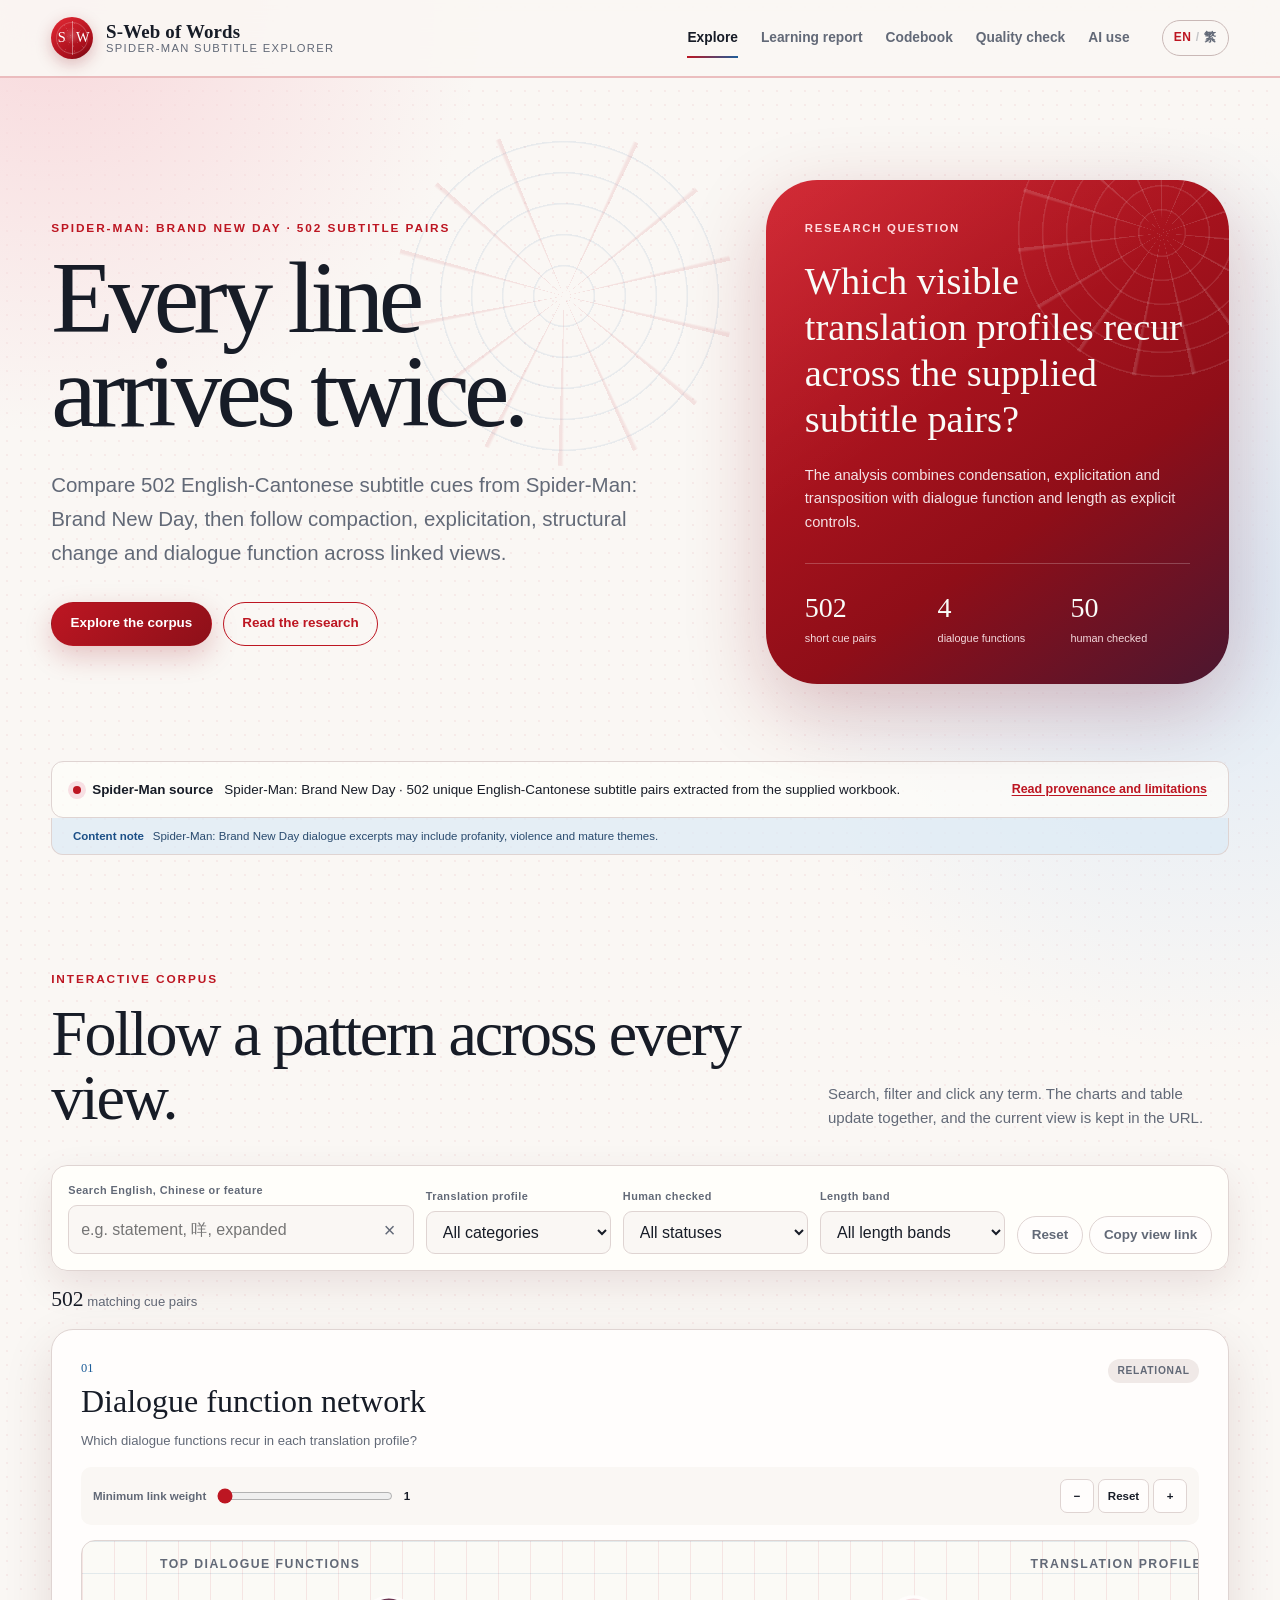
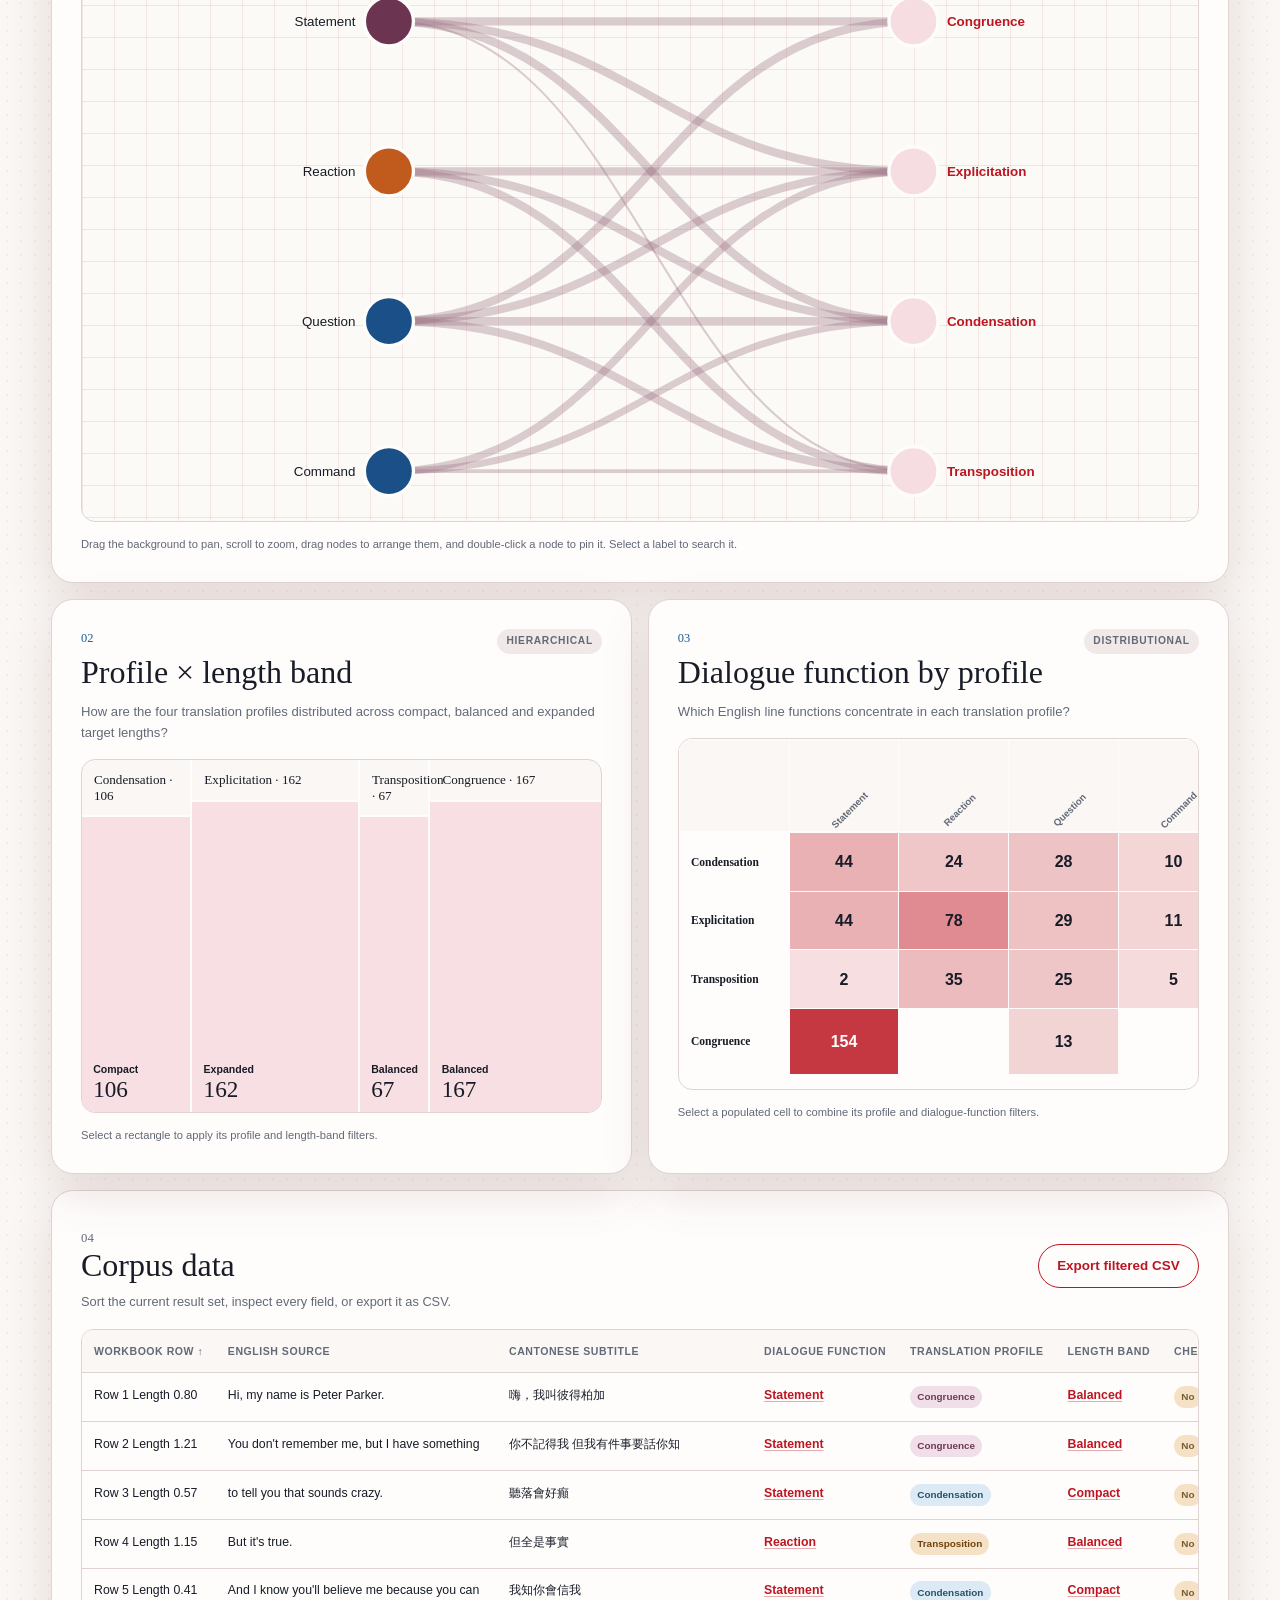
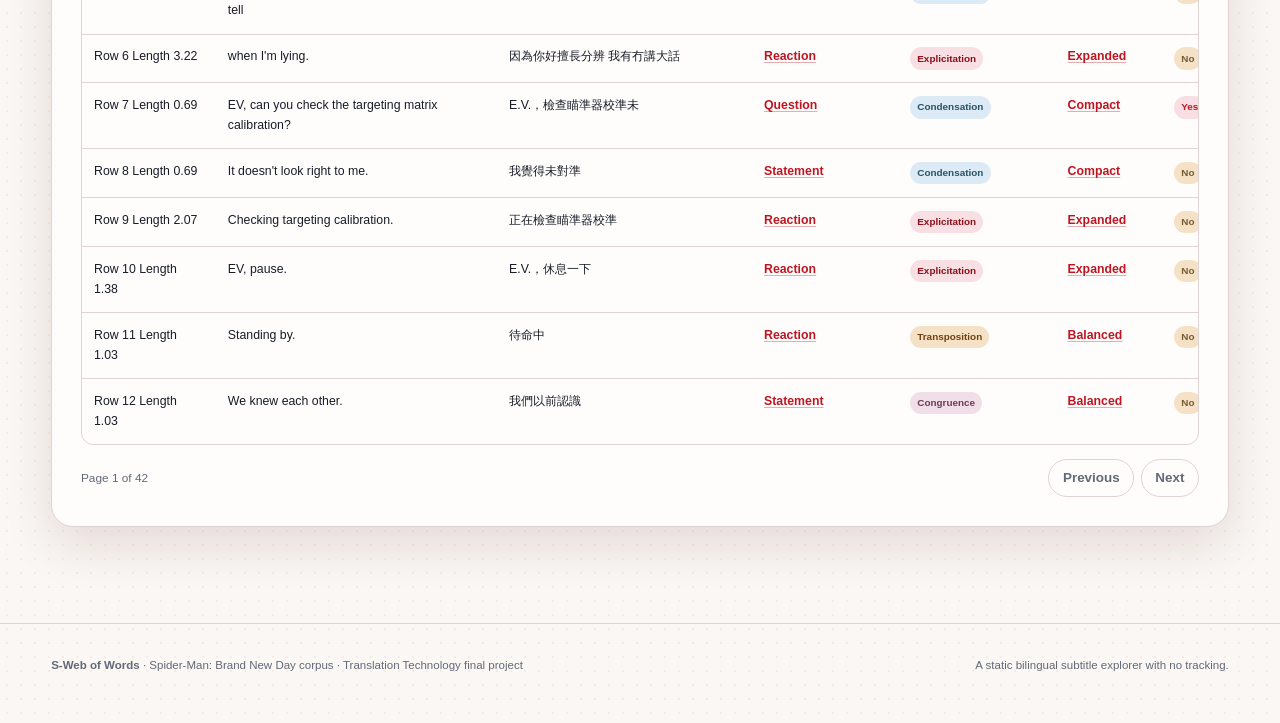
==== commit 62810bc4: "Rename project to S-Web of Words" ====
--- a/index.html
+++ b/index.html
@@ -4,19 +4,19 @@
     <meta charset="utf-8">
     <meta name="viewport" content="width=device-width, initial-scale=1">
     <meta name="description" content="An interactive English-Cantonese subtitle corpus explorer for Spider-Man: Brand New Day.">
-    <title>Cue Shift | Spider-Man: Brand New Day Subtitle Explorer</title>
+    <title>S-Web of Words | Spider-Man: Brand New Day Subtitle Explorer</title>
     <link rel="icon" href="assets/favicon.svg" type="image/svg+xml">
     <link rel="stylesheet" href="assets/styles.css?v=8">
   </head>
   <body>
     <a class="skip-link" href="#main" data-i18n="a11y.skip">Skip to content</a>
     <header class="site-header">
-      <a class="brand" href="index.html" aria-label="Cue Shift home">
+      <a class="brand" href="index.html" aria-label="S-Web of Words home">
         <span class="brand-mark" aria-hidden="true">
-          <span>C</span><span>S</span>
+          <span>S</span><span>W</span>
         </span>
         <span class="brand-copy">
-          <strong>Cue Shift</strong>
+          <strong>S-Web of Words</strong>
           <small data-i18n="brand.subtitle">Spider-Man subtitle explorer</small>
         </span>
       </a>
@@ -258,7 +258,7 @@
     </main>
 
     <footer class="site-footer">
-      <p><strong>Cue Shift</strong> · <span data-i18n="footer.project">Spider-Man: Brand New Day corpus · Translation Technology final project</span></p>
+      <p><strong>S-Web of Words</strong> · <span data-i18n="footer.project">Spider-Man: Brand New Day corpus · Translation Technology final project</span></p>
       <p data-i18n="footer.note">A static bilingual subtitle explorer with no tracking.</p>
     </footer>
     <div class="toast" id="toast" role="status" aria-live="polite"></div>
--- a/assets/styles.css
+++ b/assets/styles.css
@@ -1,23 +1,23 @@
 :root {
-  --ink: #18221d;
-  --muted: #5d6a62;
-  --paper: #f7f5ef;
-  --paper-deep: #efede5;
-  --card: #fffefa;
-  --line: #d9ddd4;
-  --line-strong: #bfc8bc;
-  --green: #1f5945;
-  --green-bright: #2d7a5c;
-  --green-soft: #dfece3;
-  --coral: #d56a4c;
-  --coral-soft: #f6e4dc;
-  --blue: #406c83;
-  --blue-soft: #dfeaf0;
-  --gold: #a87c31;
-  --gold-soft: #f1e8d6;
-  --purple: #70577b;
-  --purple-soft: #ece5f0;
-  --shadow: 0 18px 50px rgba(32, 47, 39, 0.08);
+  --ink: #171c27;
+  --muted: #626977;
+  --paper: #faf7f4;
+  --paper-deep: #f0e9e7;
+  --card: #fffdfc;
+  --line: #dfd4d2;
+  --line-strong: #c9b8b6;
+  --green: #bd1622;
+  --green-bright: #e0222f;
+  --green-soft: #f8dfe3;
+  --coral: #1d5d99;
+  --coral-soft: #dcebf7;
+  --blue: #1b4f87;
+  --blue-soft: #dceaf6;
+  --gold: #a65c14;
+  --gold-soft: #f5e2c6;
+  --purple: #703855;
+  --purple-soft: #f0dfe8;
+  --shadow: 0 18px 50px rgba(72, 10, 20, 0.12);
   --radius: 22px;
   --radius-small: 12px;
   --serif: "Iowan Old Style", "Palatino Linotype", Palatino, Georgia, serif;
@@ -36,9 +36,11 @@
   margin: 0;
   color: var(--ink);
   background:
-    radial-gradient(circle at 4% 0%, rgba(223, 236, 227, 0.85), transparent 25rem),
-    radial-gradient(circle at 95% 15%, rgba(246, 228, 220, 0.7), transparent 27rem),
+    radial-gradient(circle at 4% 0%, rgba(248, 214, 218, 0.94), transparent 27rem),
+    radial-gradient(circle at 95% 15%, rgba(215, 230, 246, 0.82), transparent 29rem),
+    radial-gradient(circle, rgba(189, 22, 34, 0.055) 1px, transparent 1.4px),
     var(--paper);
+  background-size: auto, auto, 14px 14px, auto;
   font-family: var(--sans);
   line-height: 1.6;
   -webkit-font-smoothing: antialiased;
@@ -113,8 +115,8 @@
   gap: 2rem;
   min-height: 78px;
   padding: 0.85rem clamp(1rem, 4vw, 4.5rem);
-  border-bottom: 1px solid rgba(191, 200, 188, 0.72);
-  background: rgba(247, 245, 239, 0.9);
+  border-bottom: 2px solid rgba(189, 22, 34, 0.25);
+  background: rgba(250, 247, 244, 0.92);
   backdrop-filter: blur(18px);
 }
 
@@ -139,8 +141,11 @@
   height: 42px;
   overflow: hidden;
   color: white;
-  background: var(--green);
+  background:
+    radial-gradient(circle at 50% 45%, rgba(255, 255, 255, 0.2), transparent 28%),
+    linear-gradient(145deg, #e52a35, #a80f1c 72%, #62060e);
   border-radius: 50%;
+  box-shadow: 0 5px 16px rgba(136, 9, 19, 0.25);
   font-family: var(--serif);
   font-size: 0.9rem;
   place-items: center;
@@ -156,6 +161,21 @@
   content: "";
 }
 
+.brand-mark::before {
+  position: absolute;
+  inset: 5px;
+  border: 1px solid rgba(255, 255, 255, 0.28);
+  border-radius: 50%;
+  background:
+    repeating-conic-gradient(
+      from 10deg,
+      transparent 0 38deg,
+      rgba(255, 255, 255, 0.22) 39deg 40deg
+    );
+  content: "";
+  opacity: 0.72;
+}
+
 .brand-copy {
   display: flex;
   flex-direction: column;
@@ -197,7 +217,7 @@
   bottom: 0;
   left: 0;
   height: 2px;
-  background: var(--coral);
+  background: linear-gradient(90deg, var(--green), var(--coral));
   content: "";
   transform: scaleX(0);
   transform-origin: left;
@@ -244,6 +264,8 @@
 }
 
 .hero {
+  position: relative;
+  isolation: isolate;
   display: grid;
   grid-template-columns: minmax(0, 1.15fr) minmax(320px, 0.85fr);
   gap: clamp(2rem, 7vw, 8rem);
@@ -252,13 +274,36 @@
   padding: clamp(3rem, 8vw, 7rem) 0 clamp(3rem, 6vw, 5rem);
 }
 
+.hero::before {
+  position: absolute;
+  top: 3rem;
+  right: 42%;
+  z-index: -1;
+  width: 340px;
+  height: 340px;
+  background:
+    repeating-conic-gradient(
+      from 0deg,
+      transparent 0 24deg,
+      rgba(189, 22, 34, 0.12) 25deg 26deg
+    ),
+    repeating-radial-gradient(
+      circle,
+      transparent 0 29px,
+      rgba(29, 93, 153, 0.1) 30px 31px
+    );
+  border-radius: 50%;
+  content: "";
+  opacity: 0.78;
+}
+
 .hero-copy {
   max-width: 780px;
 }
 
 .eyebrow {
   margin: 0 0 0.8rem;
-  color: var(--coral);
+  color: var(--green);
   font-size: 0.74rem;
   font-weight: 800;
   letter-spacing: 0.16em;
@@ -312,13 +357,13 @@
 
 .button.primary {
   color: white;
-  background: var(--green);
-  box-shadow: 0 10px 28px rgba(31, 89, 69, 0.18);
+  background: linear-gradient(135deg, var(--green), #8d1019);
+  box-shadow: 0 10px 28px rgba(155, 12, 24, 0.22);
 }
 
 .button.primary:hover {
   color: white;
-  background: var(--green-bright);
+  background: linear-gradient(135deg, var(--green-bright), #a70d18);
 }
 
 .button.secondary {
@@ -348,25 +393,38 @@
   padding: clamp(1.5rem, 3vw, 2.5rem);
   overflow: hidden;
   color: #f9fbf8;
-  background: var(--green);
+  background:
+    linear-gradient(145deg, rgba(255, 255, 255, 0.08), transparent 42%),
+    linear-gradient(145deg, #cf1a26, #8f0e18 64%, #4b1730);
   border-radius: clamp(28px, 4vw, 56px);
-  box-shadow: 0 26px 80px rgba(31, 89, 69, 0.2);
+  box-shadow: 0 26px 80px rgba(131, 11, 23, 0.24);
 }
 
 .hero-note::before {
   position: absolute;
-  top: -60px;
-  right: -80px;
-  width: 220px;
-  height: 220px;
-  background: rgba(255, 255, 255, 0.07);
+  top: -92px;
+  right: -78px;
+  width: 290px;
+  height: 290px;
+  background:
+    repeating-conic-gradient(
+      from 0deg,
+      transparent 0 22deg,
+      rgba(255, 255, 255, 0.16) 23deg 24deg
+    ),
+    repeating-radial-gradient(
+      circle,
+      transparent 0 22px,
+      rgba(255, 255, 255, 0.13) 23px 24px
+    );
   border-radius: 50%;
   content: "";
+  opacity: 0.84;
 }
 
 .note-kicker {
   margin: 0 0 1.3rem;
-  color: #c4ded0;
+  color: #ffdce0;
   font-size: 0.71rem;
   font-weight: 800;
   letter-spacing: 0.15em;
@@ -383,7 +441,7 @@
 
 .hero-note > p:not(.note-kicker) {
   margin: 1.35rem 0;
-  color: #d8e8df;
+  color: #f4e2e5;
   font-size: 0.92rem;
 }
 
@@ -408,7 +466,7 @@
 }
 
 .hero-stats span {
-  color: #cfe0d7;
+  color: #f4d9dd;
   font-size: 0.68rem;
   line-height: 1.35;
 }
@@ -429,8 +487,8 @@
   flex-wrap: wrap;
   gap: 0.25rem 0.55rem;
   padding: 0.55rem 1.3rem;
-  color: #6b4538;
-  background: rgba(246, 228, 220, 0.52);
+  color: #294a6e;
+  background: rgba(220, 235, 247, 0.68);
   border-right: 1px solid var(--line);
   border-bottom: 1px solid var(--line);
   border-left: 1px solid var(--line);
@@ -439,7 +497,7 @@
 }
 
 .content-warning strong {
-  color: var(--coral);
+  color: var(--blue);
 }
 
 .provenance-strip {
@@ -463,15 +521,15 @@
 .status-dot {
   width: 8px;
   height: 8px;
-  background: var(--gold);
+  background: var(--green);
   border-radius: 50%;
-  box-shadow: 0 0 0 5px var(--gold-soft);
+  box-shadow: 0 0 0 5px var(--green-soft);
 }
 
 .quality-banner {
   margin-top: 1rem;
   background: var(--coral-soft);
-  border-color: #e8c4b7;
+  border-color: #b6cfe5;
   border-radius: var(--radius-small);
 }
 
@@ -483,7 +541,7 @@
 .quality-banner p {
   max-width: 860px;
   margin: 0;
-  color: #6b4538;
+  color: #294a6e;
   font-size: 0.84rem;
 }
 
@@ -527,7 +585,7 @@
   background: rgba(255, 254, 250, 0.96);
   border: 1px solid var(--line);
   border-radius: 16px;
-  box-shadow: 0 14px 38px rgba(32, 47, 39, 0.08);
+  box-shadow: 0 14px 38px rgba(76, 12, 22, 0.1);
   backdrop-filter: blur(16px);
 }
 
@@ -564,7 +622,7 @@
 .control-panel input:focus,
 .control-panel select:focus {
   border-color: var(--green-bright);
-  box-shadow: 0 0 0 3px rgba(45, 122, 92, 0.12);
+  box-shadow: 0 0 0 3px rgba(189, 22, 34, 0.14);
 }
 
 .search-field {
@@ -762,8 +820,8 @@
   margin-top: 0.9rem;
   overflow: hidden;
   background:
-    linear-gradient(rgba(191, 200, 188, 0.15) 1px, transparent 1px),
-    linear-gradient(90deg, rgba(191, 200, 188, 0.15) 1px, transparent 1px),
+    linear-gradient(rgba(29, 93, 153, 0.11) 1px, transparent 1px),
+    linear-gradient(90deg, rgba(189, 22, 34, 0.09) 1px, transparent 1px),
     #fbfaf6;
   background-size: 32px 32px;
   border: 1px solid var(--line);
@@ -785,7 +843,7 @@
 
 .network-edge {
   fill: none;
-  stroke: #9eb3a6;
+  stroke: #9a7180;
   stroke-opacity: 0.34;
 }
 
@@ -806,7 +864,7 @@
 
 .network-node:hover circle,
 .network-node:focus circle {
-  filter: drop-shadow(0 5px 9px rgba(24, 34, 29, 0.2));
+  filter: drop-shadow(0 5px 9px rgba(92, 12, 22, 0.22));
   stroke-width: 4px;
 }
 
@@ -1100,7 +1158,7 @@
 }
 
 .data-card tbody tr:hover {
-  background: rgba(223, 236, 227, 0.32);
+  background: rgba(248, 223, 227, 0.4);
 }
 
 .data-card td:nth-child(2),
@@ -1120,7 +1178,7 @@
   cursor: pointer;
   font-weight: 700;
   text-decoration: underline;
-  text-decoration-color: rgba(31, 89, 69, 0.35);
+  text-decoration-color: rgba(189, 22, 34, 0.35);
   text-underline-offset: 0.18em;
 }
 
@@ -1151,18 +1209,18 @@
 }
 
 .category-pill.explicitation {
-  color: #704c2e;
+  color: #8b101a;
+  background: var(--green-soft);
+}
+
+.category-pill.transposition {
+  color: #70400f;
   background: var(--gold-soft);
 }
 
-.category-pill.transposition {
-  color: #754243;
-  background: var(--coral-soft);
-}
-
 .category-pill.congruence {
-  color: var(--green);
-  background: var(--green-soft);
+  color: var(--purple);
+  background: var(--purple-soft);
 }
 
 .category-pill:hover,
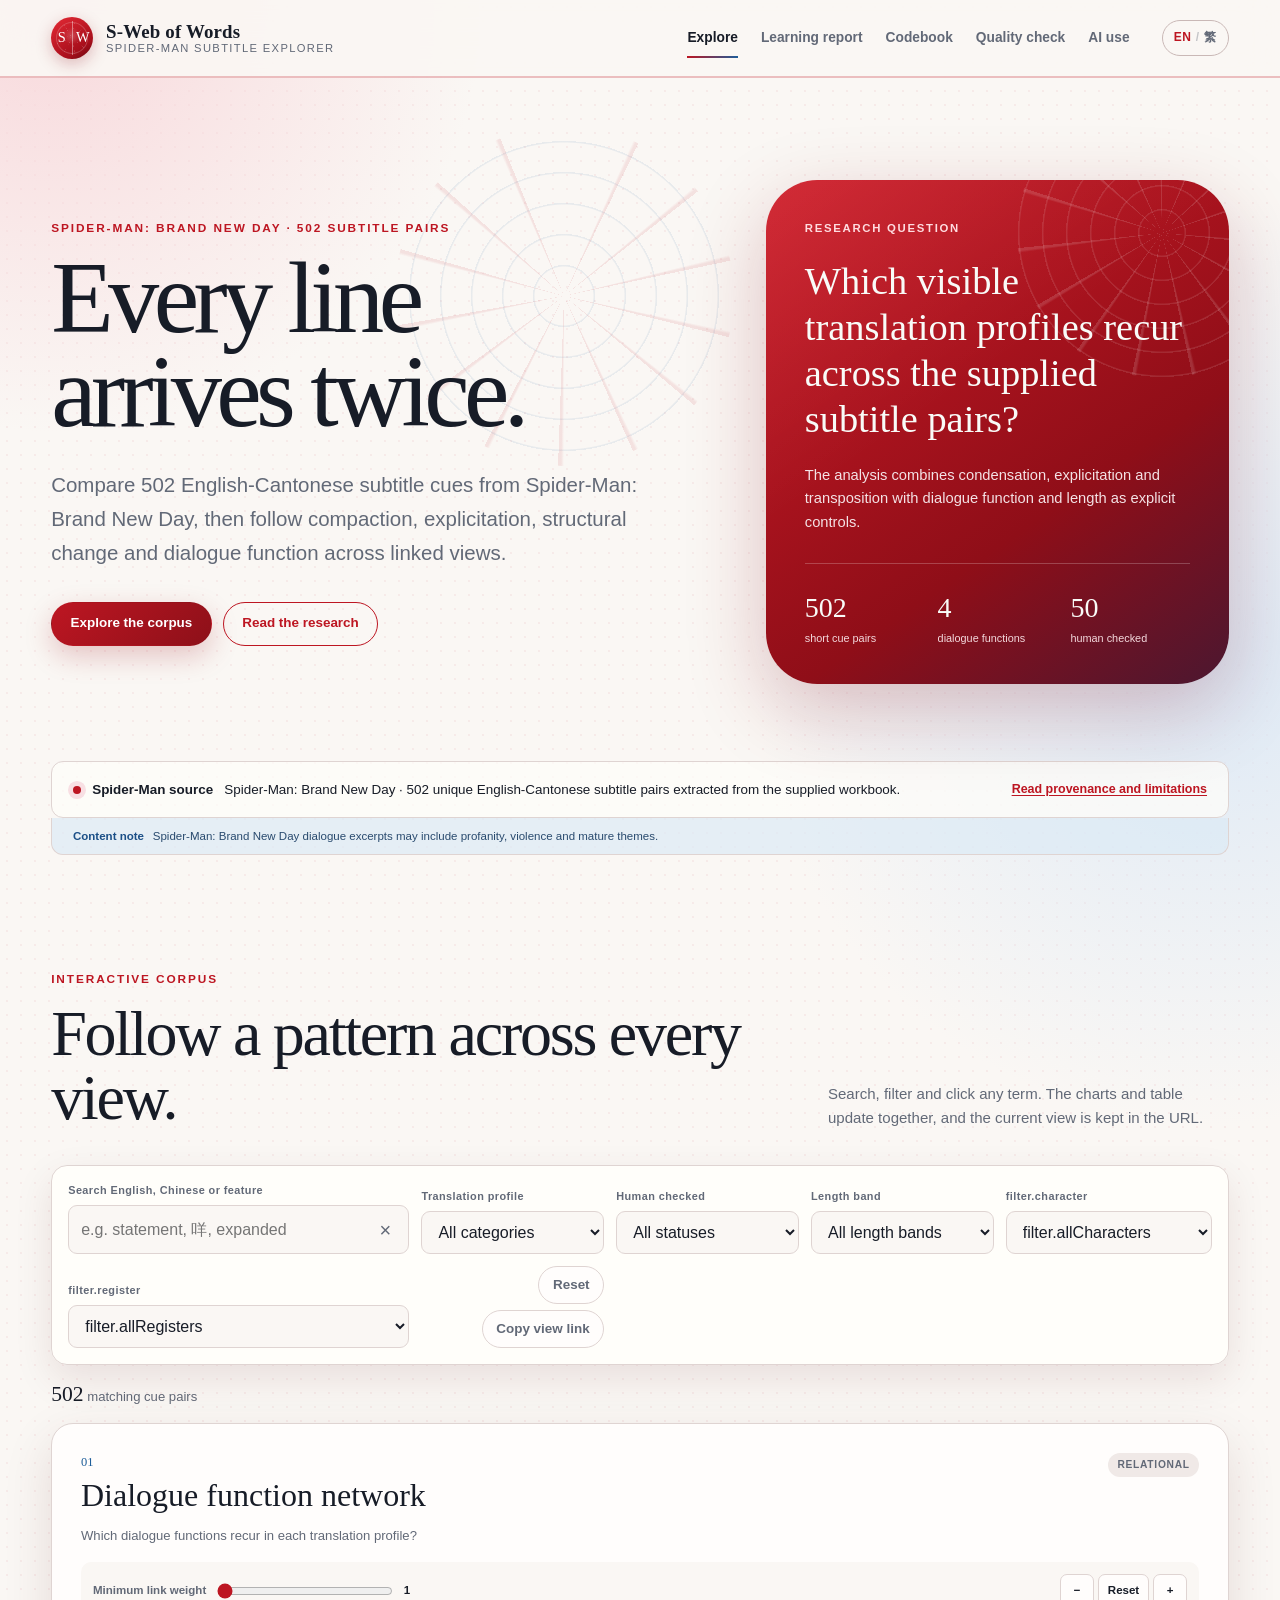
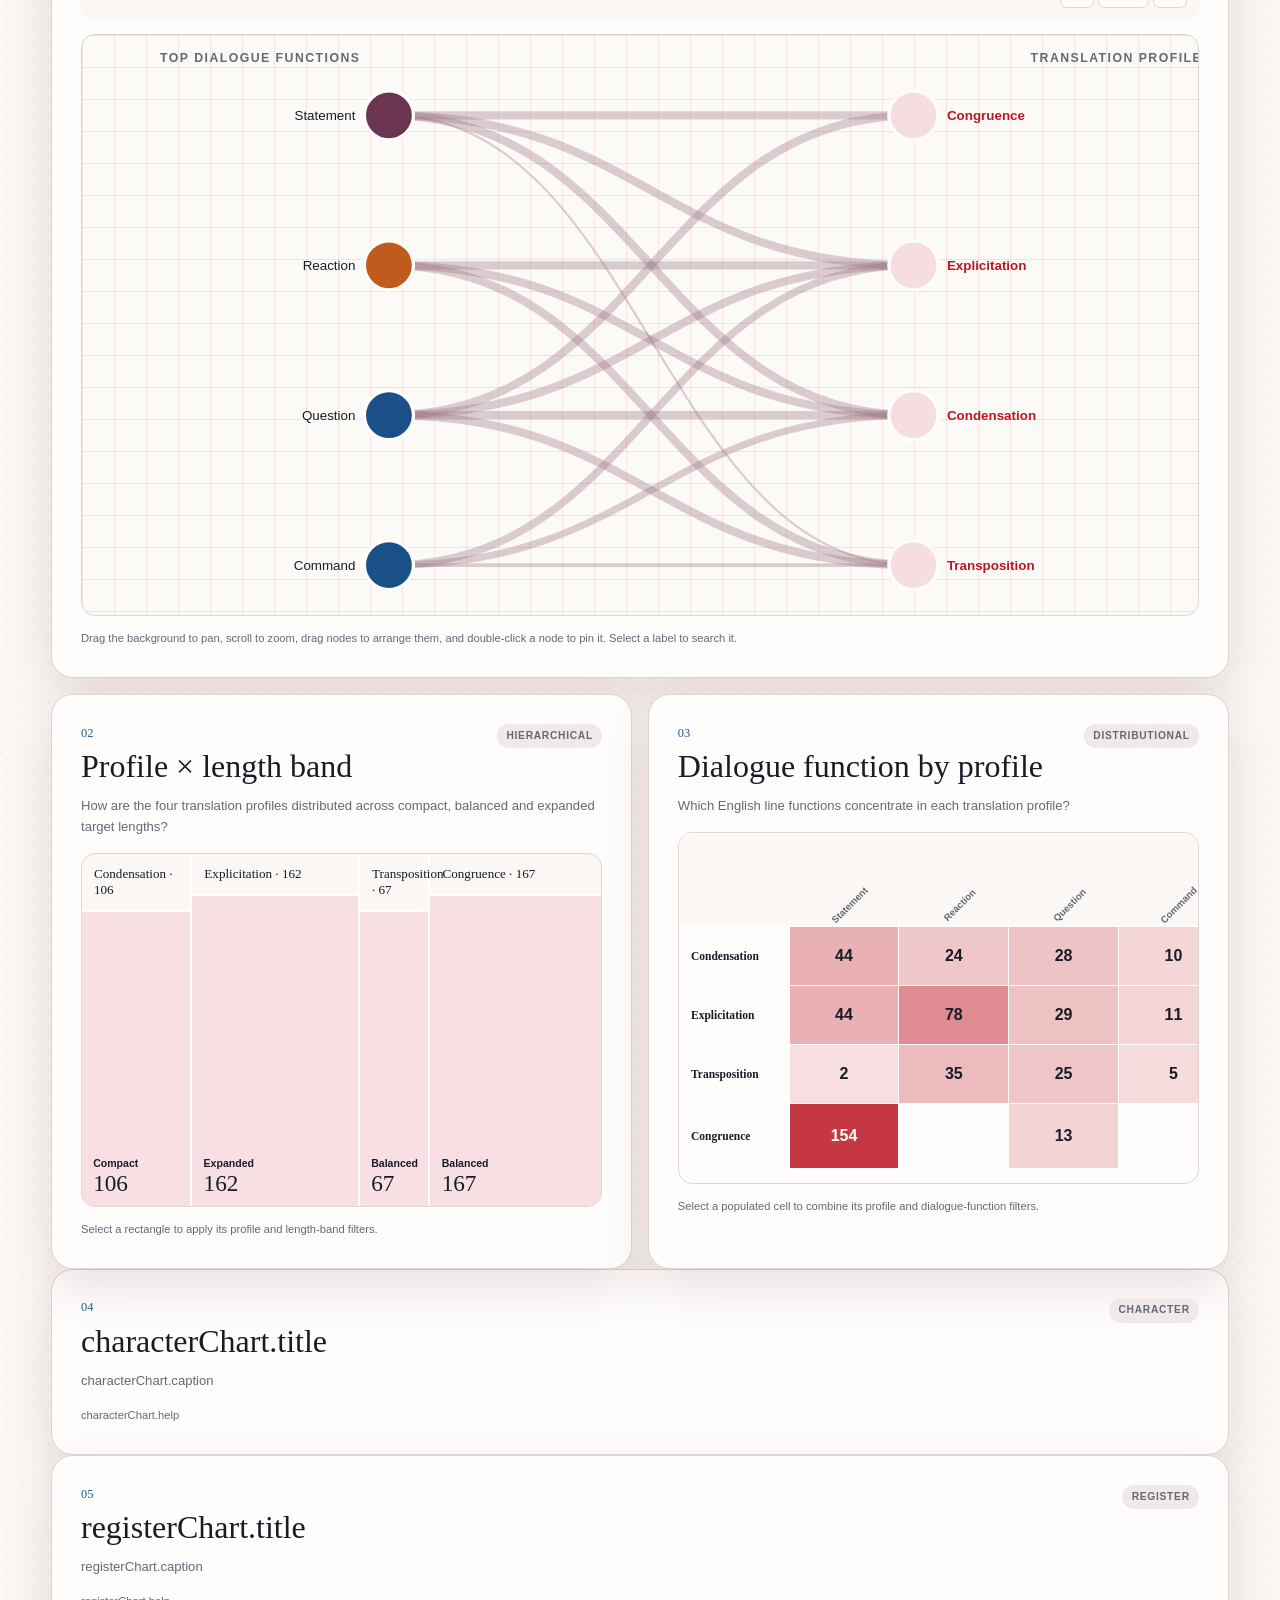
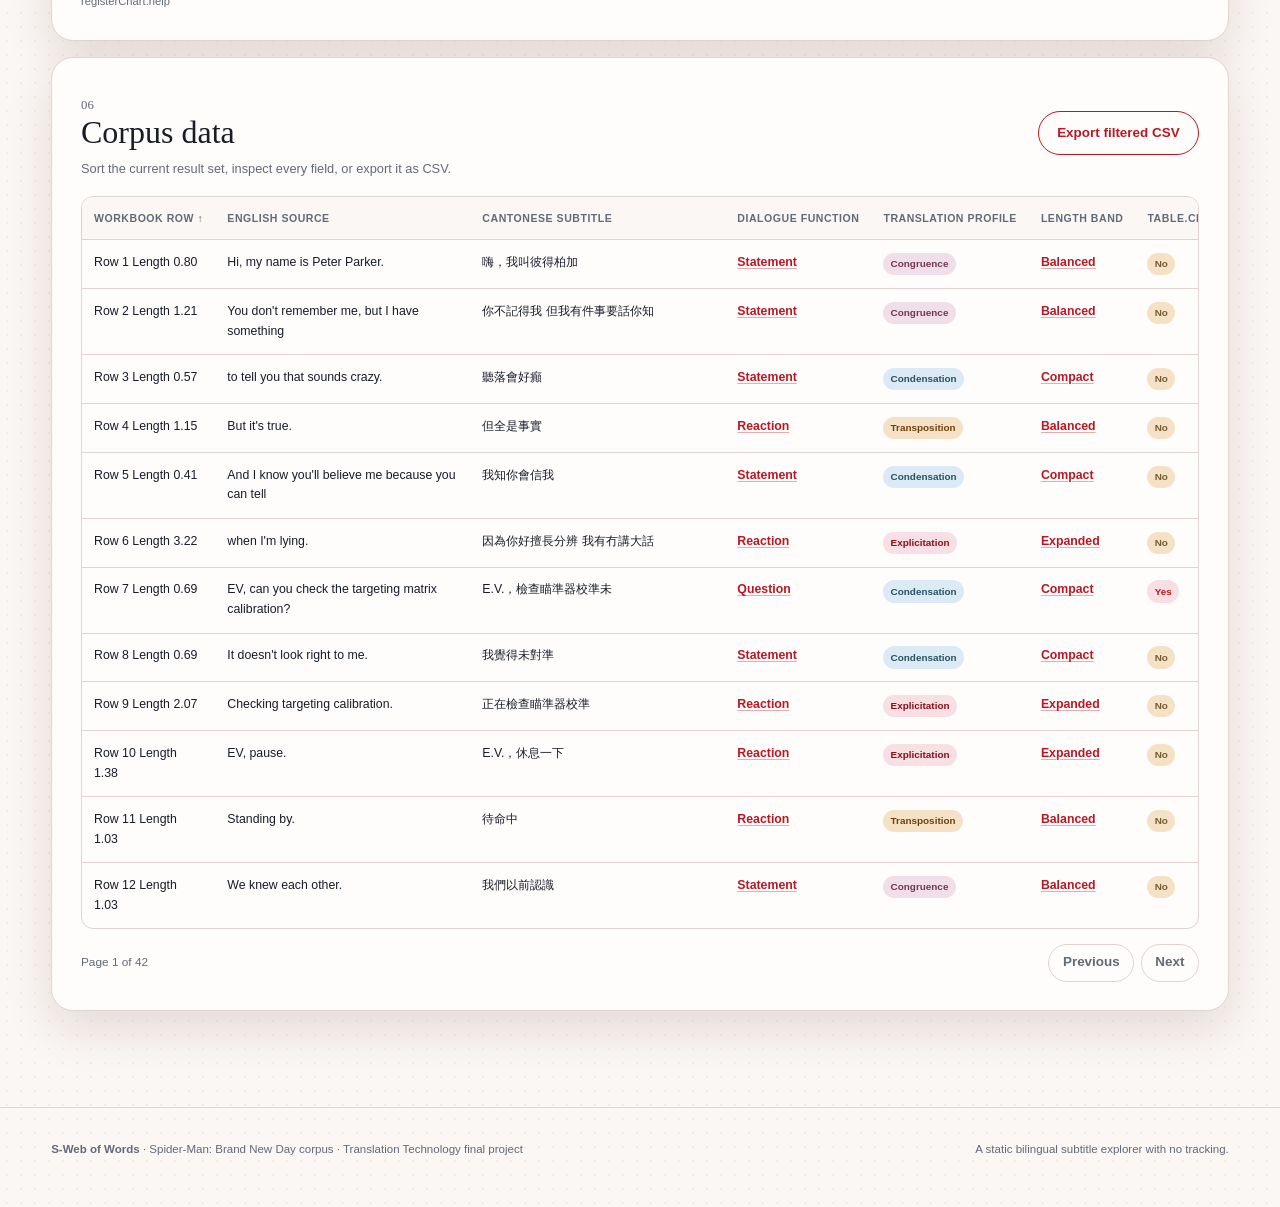
==== commit 8f99927d: "Add entry details and expanded corpus analysis" ====
--- a/index.html
+++ b/index.html
@@ -6,7 +6,7 @@
     <meta name="description" content="An interactive English-Cantonese subtitle corpus explorer for Spider-Man: Brand New Day.">
     <title>S-Web of Words | Spider-Man: Brand New Day Subtitle Explorer</title>
     <link rel="icon" href="assets/favicon.svg" type="image/svg+xml">
-    <link rel="stylesheet" href="assets/styles.css?v=8">
+    <link rel="stylesheet" href="assets/styles.css?v=10">
   </head>
   <body>
     <a class="skip-link" href="#main" data-i18n="a11y.skip">Skip to content</a>
@@ -138,6 +138,33 @@
               <option value="expanded" data-i18n="realization.expanded">Expanded</option>
             </select>
           </label>
+          <label>
+            <span data-i18n="filter.character">Named character</span>
+            <select id="character-filter">
+              <option value="all" data-i18n="filter.allCharacters">All character groups</option>
+              <option value="peter_spider" data-i18n="character.peter_spider">Peter Parker / Spider-Man</option>
+              <option value="scorpion" data-i18n="character.scorpion">Scorpion</option>
+              <option value="ned" data-i18n="character.ned">Ned</option>
+              <option value="mj" data-i18n="character.mj">MJ</option>
+              <option value="max" data-i18n="character.max">V-Max</option>
+              <option value="metzger" data-i18n="character.metzger">Director Metzger</option>
+              <option value="frank" data-i18n="character.frank">Frank</option>
+              <option value="cindy" data-i18n="character.cindy">Cindy</option>
+              <option value="leshy" data-i18n="character.leshy">Leshy</option>
+              <option value="other" data-i18n="character.other">Other named character</option>
+              <option value="multiple" data-i18n="character.multiple">Multiple named characters</option>
+              <option value="none" data-i18n="character.none">No named character</option>
+            </select>
+          </label>
+          <label>
+            <span data-i18n="filter.register">Chinese register</span>
+            <select id="register-filter">
+              <option value="all" data-i18n="filter.allRegisters">All registers</option>
+              <option value="cantonese_leaning" data-i18n="register.cantonese_leaning">Cantonese-leaning</option>
+              <option value="mixed_register" data-i18n="register.mixed_register">Mixed register</option>
+              <option value="written_chinese" data-i18n="register.written_chinese">Written Chinese</option>
+            </select>
+          </label>
           <div class="control-actions">
             <button class="button quiet" id="reset-filters" type="button" data-i18n="filter.reset">Reset</button>
             <button class="button quiet" id="copy-view" type="button" data-i18n="filter.copy">Copy view link</button>
@@ -219,10 +246,46 @@
           </article>
         </div>
 
+        <div class="analysis-grid">
+          <article class="chart-card character-card">
+            <div class="chart-heading">
+              <div>
+                <p class="chart-index">04</p>
+                <h3 data-i18n="characterChart.title">Named character patterns</h3>
+              </div>
+              <span class="chart-type">Character</span>
+            </div>
+            <p class="chart-caption" data-i18n="characterChart.caption">
+              Which named characters appear alongside each translation profile?
+            </p>
+            <div class="character-stage" id="character-stage" aria-live="polite"></div>
+            <p class="chart-help" data-i18n="characterChart.help">
+              Only character names stated in the source or subtitle are grouped. This is not speaker attribution.
+            </p>
+          </article>
+
+          <article class="chart-card register-card">
+            <div class="chart-heading">
+              <div>
+                <p class="chart-index">05</p>
+                <h3 data-i18n="registerChart.title">Cantonese and written Chinese</h3>
+              </div>
+              <span class="chart-type">Register</span>
+            </div>
+            <p class="chart-caption" data-i18n="registerChart.caption">
+              How do Cantonese lexical markers and written-Chinese forms distribute across the corpus?
+            </p>
+            <div class="register-stage" id="register-stage" aria-live="polite"></div>
+            <p class="chart-help" data-i18n="registerChart.help">
+              Select a register to filter the corpus. This is a text-based lexical measure, not an audio judgment.
+            </p>
+          </article>
+        </div>
+
         <article class="data-card" id="data-grid">
           <div class="data-heading">
             <div>
-              <p class="chart-index">04</p>
+                  <p class="chart-index">06</p>
               <h3 data-i18n="table.title">Corpus data</h3>
               <p data-i18n="table.caption">
                 Sort the current result set, inspect every field, or export it as CSV.
@@ -240,6 +303,8 @@
                   <th><button data-sort="key_term" data-i18n="table.term">Dialogue function</button></th>
                   <th><button data-sort="category" data-i18n="table.category">Translation profile</button></th>
                   <th><button data-sort="realization" data-i18n="table.position">Length band</button></th>
+                  <th><button data-sort="character_group" data-i18n="table.character">Character</button></th>
+                  <th><button data-sort="language_register" data-i18n="table.register">Register</button></th>
                   <th><button data-sort="human_checked" data-i18n="table.checked">Checked</button></th>
                 </tr>
               </thead>
@@ -257,12 +322,46 @@
       </section>
     </main>
 
+    <div class="entry-panel-backdrop" id="entry-panel-backdrop" hidden></div>
+    <aside class="entry-panel" id="entry-panel" role="dialog" aria-modal="true" aria-labelledby="entry-panel-help" hidden>
+      <button class="entry-panel-close" id="entry-panel-close" type="button" aria-label="Close entry details"><span aria-hidden="true">×</span></button>
+      <p class="eyebrow" id="entry-panel-kicker">Workbook row</p>
+      <h2 id="entry-panel-help">Entry details</h2>
+      <div class="entry-panel-pair">
+        <div><small>English</small><p id="entry-source-text"></p></div>
+        <div><small>Traditional Chinese</small><p id="entry-target-text"></p></div>
+      </div>
+      <dl class="entry-panel-meta">
+        <div><dt>Translation profile</dt><dd><a id="entry-category-link" href="codebook.html#condensation"><span id="entry-category"></span></a></dd></div>
+        <div><dt>Dialogue function</dt><dd id="entry-function"></dd></div>
+        <div><dt>Length ratio</dt><dd id="entry-length"></dd></div>
+        <div><dt>Named character</dt><dd id="entry-character"></dd></div>
+        <div><dt>Chinese register</dt><dd id="entry-register"></dd></div>
+        <div><dt>Human checked</dt><dd id="entry-checked"></dd></div>
+      </dl>
+      <section class="entry-panel-reason">
+        <h3 data-i18n="detail.why">Why this profile</h3>
+        <p id="entry-reason"></p>
+      </section>
+      <section class="entry-panel-source">
+        <small id="entry-markers-label">Register markers</small>
+        <p id="entry-markers"></p>
+        <small id="entry-source-label">Source</small>
+        <p id="entry-source"></p>
+      </section>
+      <div class="entry-panel-actions">
+        <button class="button quiet" id="entry-previous" type="button" data-i18n="detail.previous">Previous entry</button>
+        <button class="button quiet" id="entry-next" type="button" data-i18n="detail.next">Next entry</button>
+        <button class="button primary" id="entry-copy-link" type="button" data-i18n="detail.copy">Copy entry link</button>
+      </div>
+    </aside>
+
     <footer class="site-footer">
       <p><strong>S-Web of Words</strong> · <span data-i18n="footer.project">Spider-Man: Brand New Day corpus · Translation Technology final project</span></p>
       <p data-i18n="footer.note">A static bilingual subtitle explorer with no tracking.</p>
     </footer>
     <div class="toast" id="toast" role="status" aria-live="polite"></div>
-    <script src="data/corpus.js?v=1" defer></script>
-    <script src="assets/app.js?v=9" defer></script>
+    <script src="data/corpus.js?v=2" defer></script>
+    <script src="assets/app.js?v=10" defer></script>
   </body>
 </html>
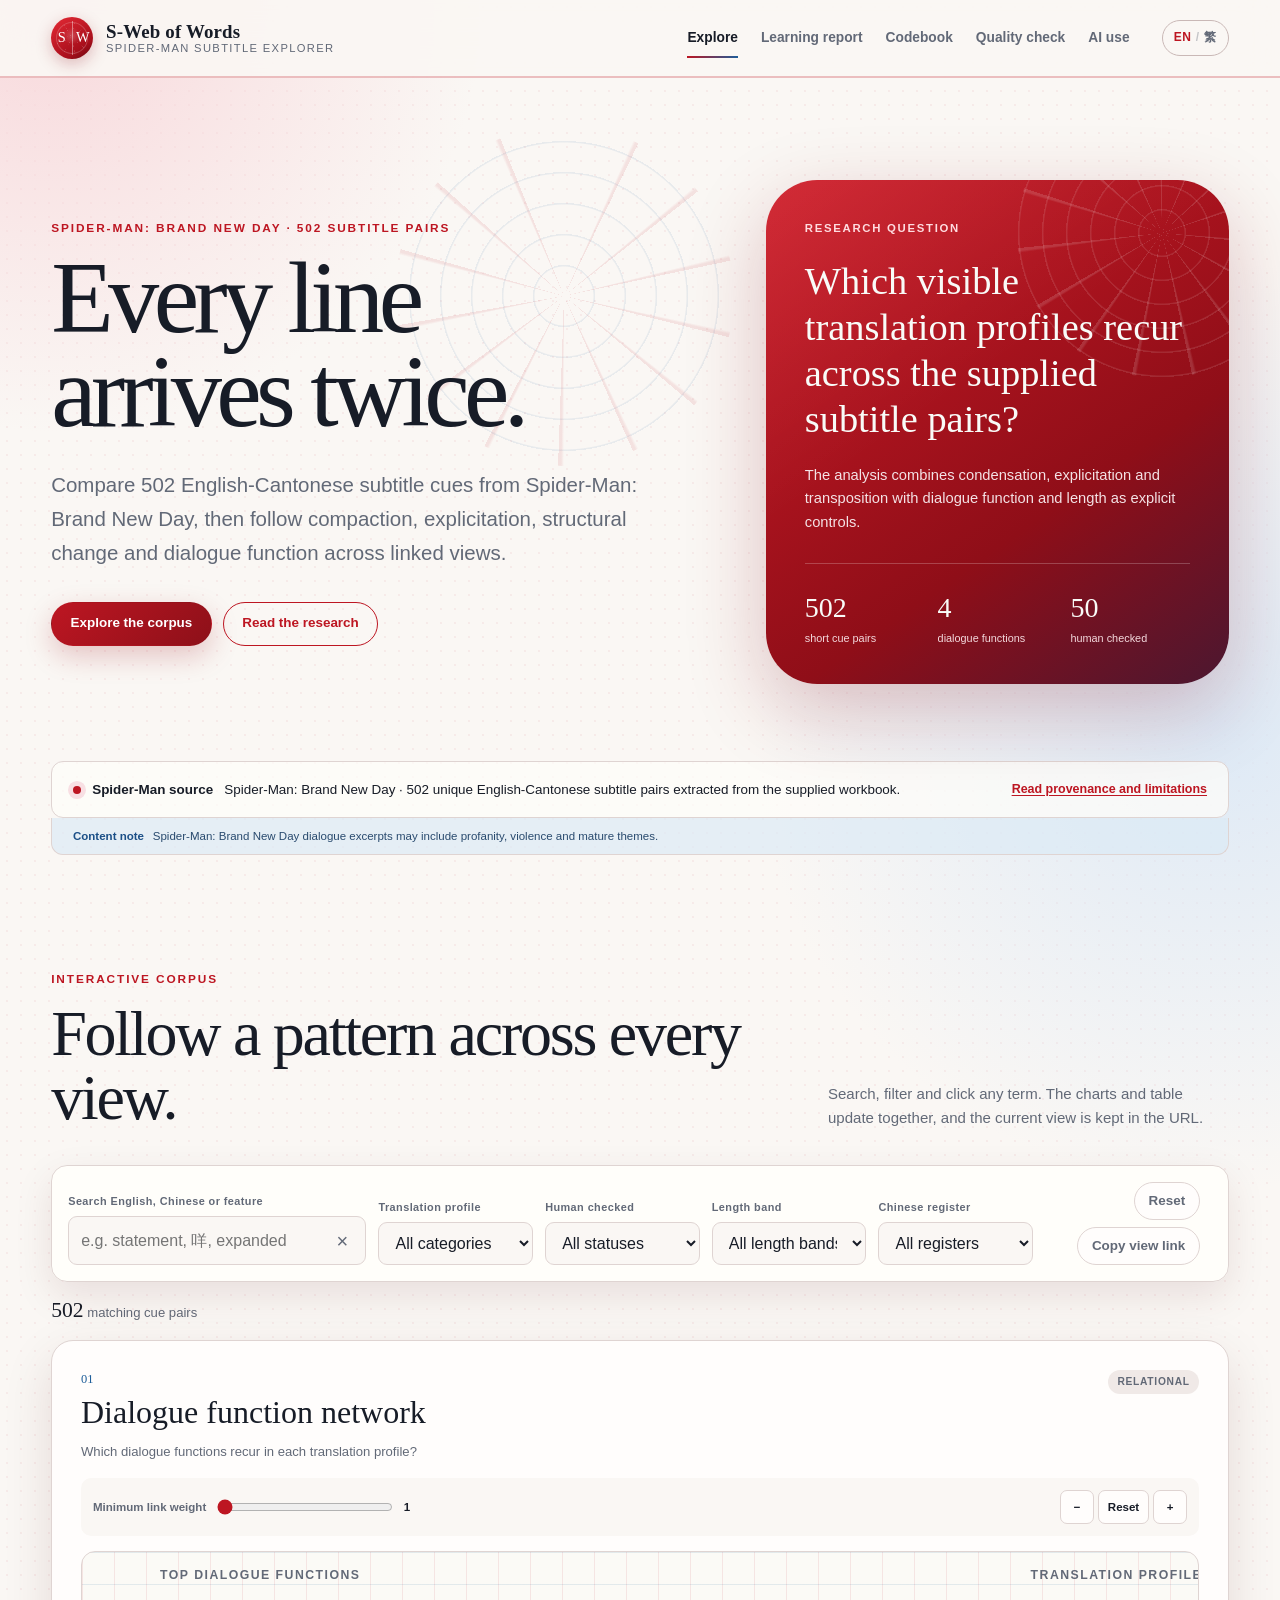
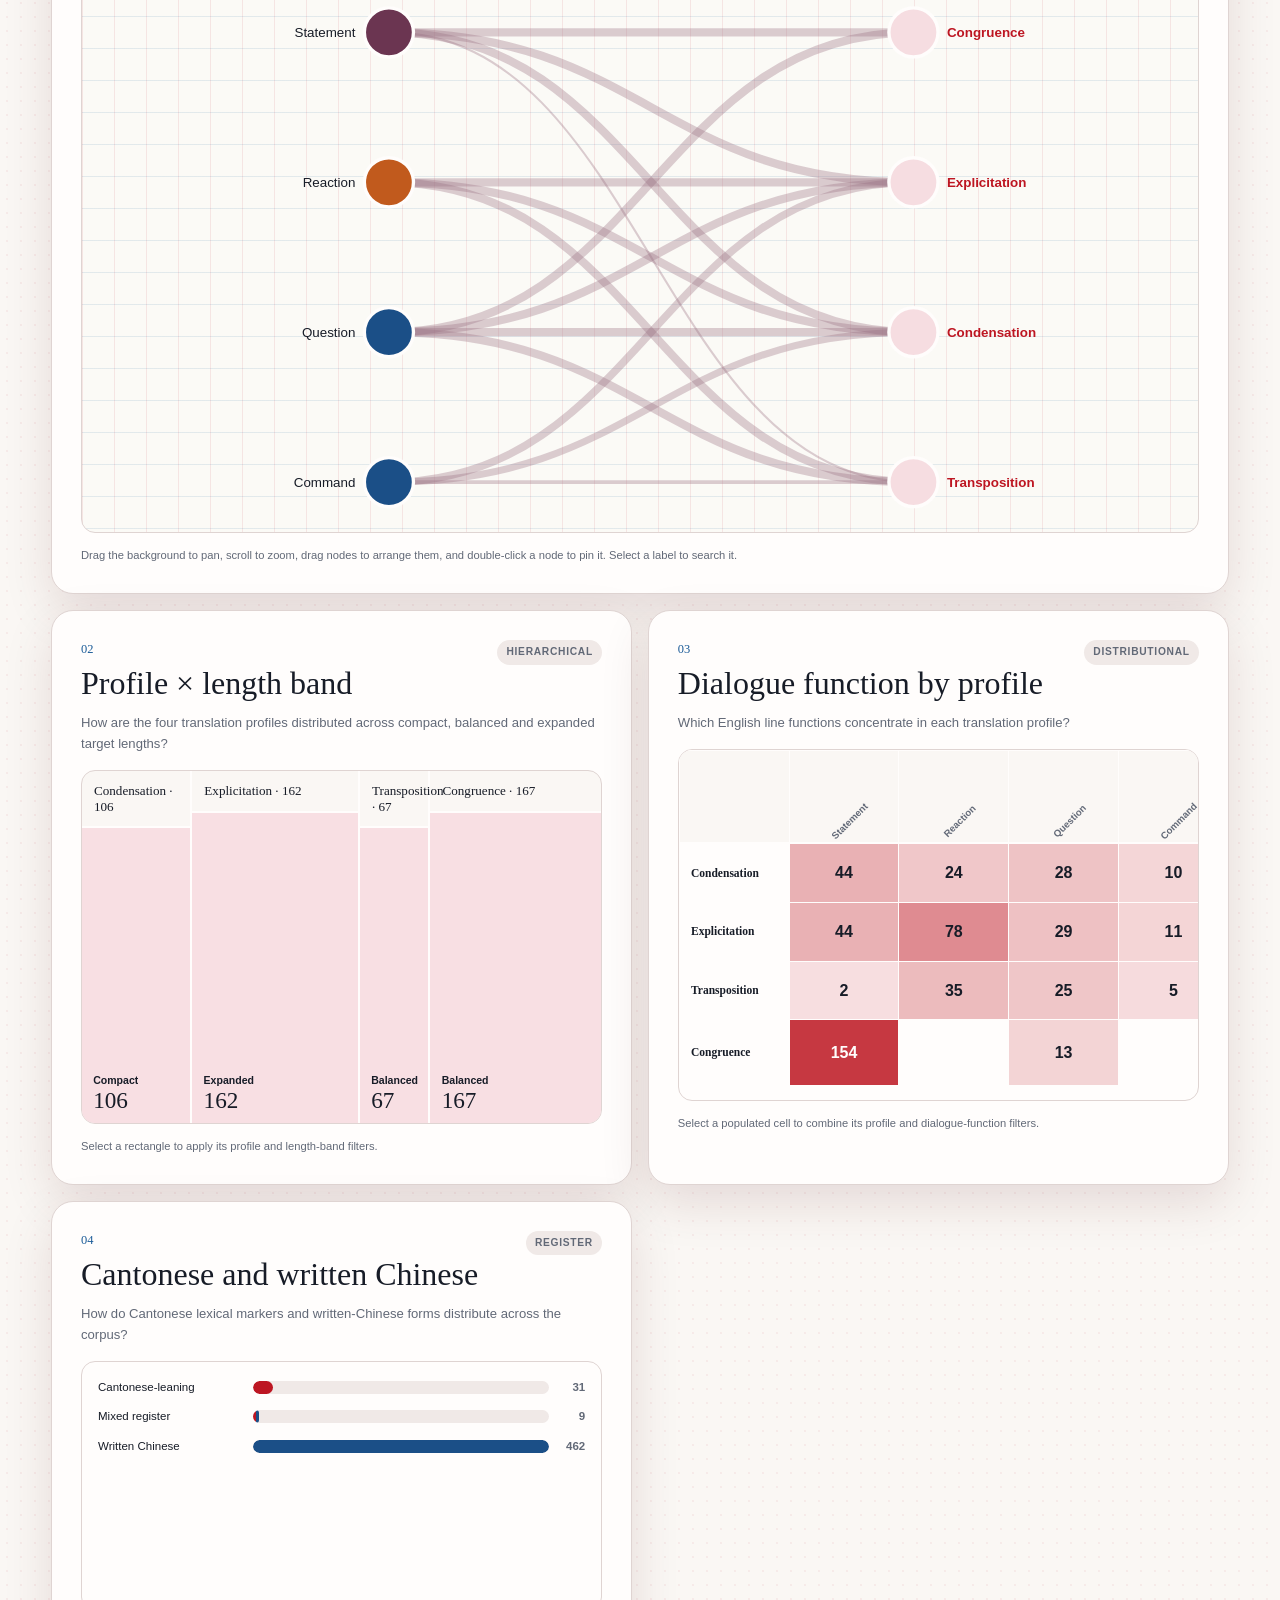
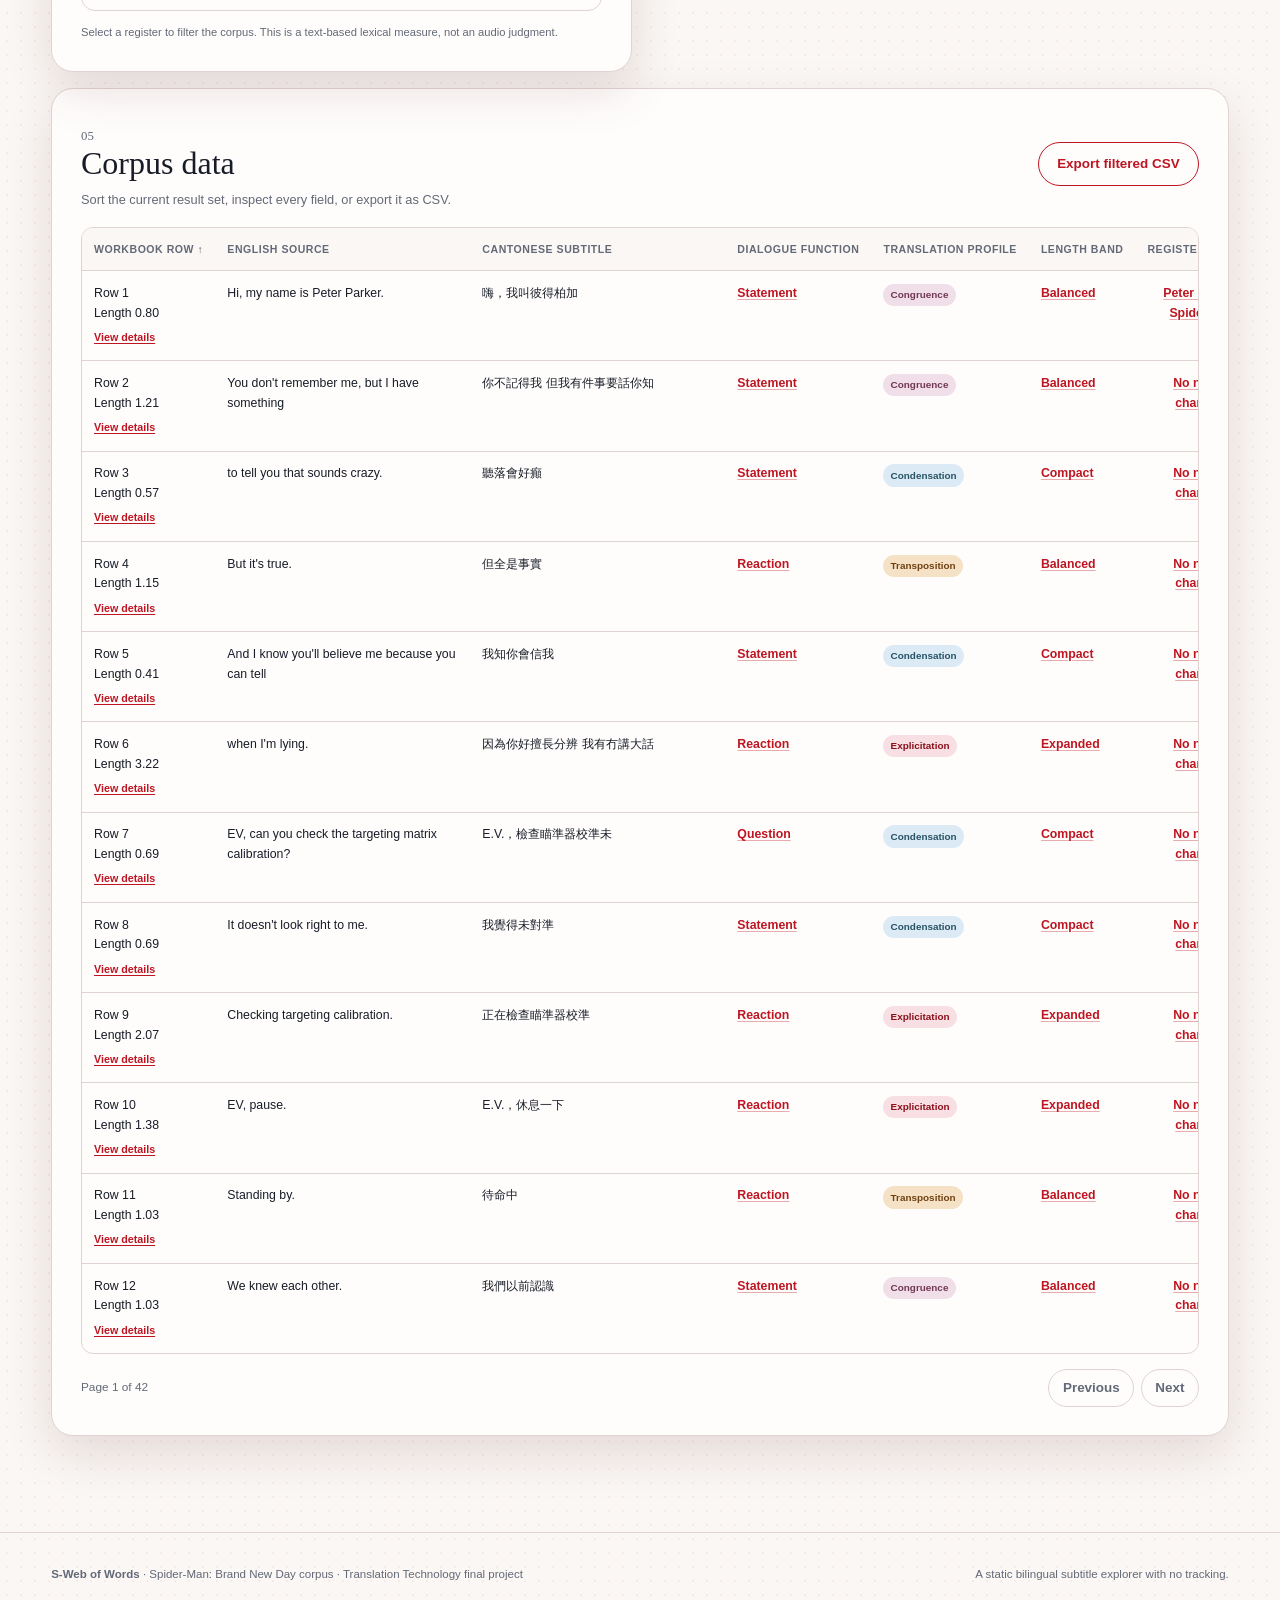
==== commit a51bd7d3: "Rename register analysis and remove character grouping" ====
--- a/index.html
+++ b/index.html
@@ -139,28 +139,10 @@
             </select>
           </label>
           <label>
-            <span data-i18n="filter.character">Named character</span>
-            <select id="character-filter">
-              <option value="all" data-i18n="filter.allCharacters">All character groups</option>
-              <option value="peter_spider" data-i18n="character.peter_spider">Peter Parker / Spider-Man</option>
-              <option value="scorpion" data-i18n="character.scorpion">Scorpion</option>
-              <option value="ned" data-i18n="character.ned">Ned</option>
-              <option value="mj" data-i18n="character.mj">MJ</option>
-              <option value="max" data-i18n="character.max">V-Max</option>
-              <option value="metzger" data-i18n="character.metzger">Director Metzger</option>
-              <option value="frank" data-i18n="character.frank">Frank</option>
-              <option value="cindy" data-i18n="character.cindy">Cindy</option>
-              <option value="leshy" data-i18n="character.leshy">Leshy</option>
-              <option value="other" data-i18n="character.other">Other named character</option>
-              <option value="multiple" data-i18n="character.multiple">Multiple named characters</option>
-              <option value="none" data-i18n="character.none">No named character</option>
-            </select>
-          </label>
-          <label>
             <span data-i18n="filter.register">Chinese register</span>
             <select id="register-filter">
               <option value="all" data-i18n="filter.allRegisters">All registers</option>
-              <option value="cantonese_leaning" data-i18n="register.cantonese_leaning">Cantonese-leaning</option>
+              <option value="cantonese_colloquial" data-i18n="register.cantonese_colloquial">Cantonese colloquial</option>
               <option value="mixed_register" data-i18n="register.mixed_register">Mixed register</option>
               <option value="written_chinese" data-i18n="register.written_chinese">Written Chinese</option>
             </select>
@@ -246,29 +228,12 @@
           </article>
         </div>
 
-        <div class="analysis-grid">
-          <article class="chart-card character-card">
+        <div class="analysis-grid register-only">
+          <article class="chart-card register-card">
             <div class="chart-heading">
               <div>
                 <p class="chart-index">04</p>
-                <h3 data-i18n="characterChart.title">Named character patterns</h3>
-              </div>
-              <span class="chart-type">Character</span>
-            </div>
-            <p class="chart-caption" data-i18n="characterChart.caption">
-              Which named characters appear alongside each translation profile?
-            </p>
-            <div class="character-stage" id="character-stage" aria-live="polite"></div>
-            <p class="chart-help" data-i18n="characterChart.help">
-              Only character names stated in the source or subtitle are grouped. This is not speaker attribution.
-            </p>
-          </article>
-
-          <article class="chart-card register-card">
-            <div class="chart-heading">
-              <div>
-                <p class="chart-index">05</p>
-                <h3 data-i18n="registerChart.title">Cantonese and written Chinese</h3>
+                <h3 data-i18n="registerChart.title">Cantonese colloquial and written Chinese</h3>
               </div>
               <span class="chart-type">Register</span>
             </div>
@@ -285,7 +250,7 @@
         <article class="data-card" id="data-grid">
           <div class="data-heading">
             <div>
-                  <p class="chart-index">06</p>
+                  <p class="chart-index">05</p>
               <h3 data-i18n="table.title">Corpus data</h3>
               <p data-i18n="table.caption">
                 Sort the current result set, inspect every field, or export it as CSV.
@@ -303,7 +268,6 @@
                   <th><button data-sort="key_term" data-i18n="table.term">Dialogue function</button></th>
                   <th><button data-sort="category" data-i18n="table.category">Translation profile</button></th>
                   <th><button data-sort="realization" data-i18n="table.position">Length band</button></th>
-                  <th><button data-sort="character_group" data-i18n="table.character">Character</button></th>
                   <th><button data-sort="language_register" data-i18n="table.register">Register</button></th>
                   <th><button data-sort="human_checked" data-i18n="table.checked">Checked</button></th>
                 </tr>
@@ -335,7 +299,6 @@
         <div><dt>Translation profile</dt><dd><a id="entry-category-link" href="codebook.html#condensation"><span id="entry-category"></span></a></dd></div>
         <div><dt>Dialogue function</dt><dd id="entry-function"></dd></div>
         <div><dt>Length ratio</dt><dd id="entry-length"></dd></div>
-        <div><dt>Named character</dt><dd id="entry-character"></dd></div>
         <div><dt>Chinese register</dt><dd id="entry-register"></dd></div>
         <div><dt>Human checked</dt><dd id="entry-checked"></dd></div>
       </dl>
--- a/assets/styles.css
+++ b/assets/styles.css
@@ -578,7 +578,7 @@
   top: 78px;
   z-index: 20;
   display: grid;
-  grid-template-columns: minmax(230px, 1.4fr) repeat(3, minmax(145px, 0.75fr)) auto;
+  grid-template-columns: minmax(220px, 1.35fr) repeat(5, minmax(125px, 0.7fr)) auto;
   gap: 0.75rem;
   align-items: end;
   padding: 1rem;
@@ -1093,6 +1093,133 @@
   outline: 2px solid var(--ink);
 }
 
+.analysis-grid {
+  display: grid;
+  grid-template-columns: repeat(2, minmax(0, 1fr));
+  gap: 1rem;
+  margin-top: 1rem;
+}
+
+.character-stage,
+.register-stage {
+  min-height: 250px;
+  margin-top: 0.9rem;
+  padding: 1rem;
+  background: var(--card);
+  border: 1px solid var(--line);
+  border-radius: 14px;
+}
+
+.character-bars,
+.register-bars {
+  display: flex;
+  flex-direction: column;
+  gap: 0.7rem;
+}
+
+.character-row {
+  display: grid;
+  grid-template-columns: minmax(120px, 175px) minmax(90px, 1fr) 3ch;
+  align-items: center;
+  gap: 0.6rem;
+}
+
+.character-name {
+  padding: 0;
+  overflow: hidden;
+  color: var(--ink);
+  background: transparent;
+  border: 0;
+  cursor: pointer;
+  font-size: 0.7rem;
+  font-weight: 700;
+  text-align: left;
+  text-overflow: ellipsis;
+  white-space: nowrap;
+}
+
+.character-name:hover,
+.character-name:focus {
+  color: var(--green);
+  outline: 2px solid var(--ink);
+  outline-offset: 2px;
+}
+
+.character-track {
+  display: flex;
+  min-height: 20px;
+  overflow: hidden;
+  background: var(--paper-deep);
+  border-radius: 999px;
+}
+
+.character-segment {
+  min-width: 4px;
+  padding: 0;
+  border: 0;
+  cursor: pointer;
+}
+
+.character-segment:hover,
+.character-segment:focus {
+  outline: 2px solid var(--ink);
+  outline-offset: -2px;
+}
+
+.character-row > strong {
+  color: var(--muted);
+  font-size: 0.72rem;
+  text-align: right;
+}
+
+.register-row {
+  display: grid;
+  grid-template-columns: minmax(110px, 145px) minmax(90px, 1fr) 4ch;
+  align-items: center;
+  gap: 0.65rem;
+  padding: 0;
+  color: var(--ink);
+  background: transparent;
+  border: 0;
+  cursor: pointer;
+  font-size: 0.72rem;
+  text-align: left;
+}
+
+.register-row:hover,
+.register-row:focus {
+  outline: 2px solid var(--ink);
+  outline-offset: 2px;
+}
+
+.register-track {
+  height: 13px;
+  overflow: hidden;
+  background: var(--paper-deep);
+  border-radius: 999px;
+}
+
+.register-fill {
+  display: block;
+  height: 100%;
+  background: var(--green);
+  border-radius: inherit;
+}
+
+.register-row.mixed_register .register-fill {
+  background: linear-gradient(90deg, var(--green) 50%, var(--blue) 50%);
+}
+
+.register-row.written_chinese .register-fill {
+  background: var(--blue);
+}
+
+.register-row > strong {
+  color: var(--muted);
+  font-size: 0.72rem;
+  text-align: right;
+}
+
 .data-card {
   margin-top: 1rem;
 }
@@ -1168,6 +1295,167 @@
 
 .data-card td:nth-child(4) {
   min-width: 120px;
+}
+
+.data-card td:nth-child(7),
+.data-card td:nth-child(8) {
+  min-width: 135px;
+}
+
+.entry-id-cell {
+  min-width: 112px;
+}
+
+.entry-id-cell > span {
+  display: block;
+  white-space: pre-line;
+}
+
+.entry-open {
+  margin-top: 0.35rem;
+  padding: 0;
+  color: var(--green);
+  background: transparent;
+  border: 0;
+  cursor: pointer;
+  font-size: 0.67rem;
+  font-weight: 800;
+  text-decoration: underline;
+  text-underline-offset: 0.16em;
+}
+
+.entry-open:hover,
+.entry-open:focus {
+  color: var(--coral);
+}
+
+.entry-panel-backdrop {
+  position: fixed;
+  inset: 0;
+  z-index: 70;
+  background: rgba(23, 28, 39, 0.48);
+  backdrop-filter: blur(3px);
+}
+
+.entry-panel {
+  position: fixed;
+  top: 0;
+  right: 0;
+  bottom: 0;
+  z-index: 80;
+  width: min(580px, 94vw);
+  padding: clamp(1.4rem, 4vw, 2.5rem);
+  overflow-y: auto;
+  background:
+    radial-gradient(circle at 100% 0%, rgba(248, 223, 227, 0.78), transparent 18rem),
+    var(--card);
+  border-left: 3px solid var(--green);
+  box-shadow: -24px 0 80px rgba(52, 8, 15, 0.24);
+}
+
+.entry-panel-close {
+  position: absolute;
+  top: 1rem;
+  right: 1rem;
+  width: 38px;
+  height: 38px;
+  color: var(--ink);
+  background: var(--paper);
+  border: 1px solid var(--line);
+  border-radius: 50%;
+  cursor: pointer;
+  font-size: 1.4rem;
+  line-height: 1;
+}
+
+.entry-panel h2 {
+  margin: 0 2.5rem 1.2rem 0;
+  font-family: var(--serif);
+  font-size: clamp(1.8rem, 5vw, 3rem);
+  font-weight: 400;
+  line-height: 1;
+}
+
+.entry-panel-pair {
+  display: grid;
+  gap: 0.7rem;
+}
+
+.entry-panel-pair div {
+  padding: 0.9rem;
+  background: var(--paper);
+  border: 1px solid var(--line);
+  border-radius: 10px;
+}
+
+.entry-panel-pair small,
+.entry-panel-source small {
+  color: var(--muted);
+  font-size: 0.63rem;
+  font-weight: 800;
+  letter-spacing: 0.08em;
+  text-transform: uppercase;
+}
+
+.entry-panel-pair p {
+  margin: 0.25rem 0 0;
+  font-size: 1rem;
+}
+
+.entry-panel-meta {
+  display: grid;
+  grid-template-columns: repeat(2, minmax(0, 1fr));
+  gap: 0.6rem;
+  margin: 1.2rem 0;
+}
+
+.entry-panel-meta div {
+  padding: 0.75rem;
+  background: var(--paper);
+  border: 1px solid var(--line);
+  border-radius: 9px;
+}
+
+.entry-panel-meta dt {
+  margin: 0;
+  color: var(--muted);
+  font-size: 0.62rem;
+  font-weight: 800;
+  letter-spacing: 0.07em;
+  text-transform: uppercase;
+}
+
+.entry-panel-meta dd {
+  margin: 0.18rem 0 0;
+  font-size: 0.82rem;
+}
+
+.entry-panel-reason,
+.entry-panel-source {
+  margin-top: 1rem;
+  padding: 1rem;
+  background: var(--green-soft);
+  border-radius: 10px;
+}
+
+.entry-panel-reason h3 {
+  margin: 0 0 0.35rem;
+  font-family: var(--serif);
+  font-size: 1.1rem;
+}
+
+.entry-panel-reason p,
+.entry-panel-source p {
+  margin: 0.3rem 0 0;
+  color: var(--ink);
+  font-size: 0.8rem;
+}
+
+.entry-panel-actions {
+  display: flex;
+  flex-wrap: wrap;
+  gap: 0.5rem;
+  margin-top: 1.3rem;
 }
 
 .term-link {
@@ -1395,6 +1683,43 @@
   font-size: 0.96rem;
 }
 
+.prose dl {
+  display: grid;
+  grid-template-columns: minmax(130px, 180px) minmax(0, 1fr);
+  margin: 1.2rem 0;
+  overflow: hidden;
+  background: var(--card);
+  border: 1px solid var(--line);
+  border-radius: 12px;
+}
+
+.prose dl dt,
+.prose dl dd {
+  margin: 0;
+  padding: 0.78rem 0.9rem;
+  border-bottom: 1px solid var(--line);
+}
+
+.prose dl dt {
+  color: var(--green);
+  background: var(--green-soft);
+  font-size: 0.72rem;
+  font-weight: 800;
+  letter-spacing: 0.035em;
+  text-transform: uppercase;
+}
+
+.prose dl dd {
+  color: #333d48;
+  font-size: 0.88rem;
+  line-height: 1.55;
+}
+
+.prose dl dt:nth-last-of-type(1),
+.prose dl dd:last-child {
+  border-bottom: 0;
+}
+
 .prose ul,
 .prose ol {
   padding-left: 1.3rem;
@@ -1819,6 +2144,10 @@
     grid-template-columns: 1fr;
   }
 
+  .analysis-grid {
+    grid-template-columns: 1fr;
+  }
+
   .network-card {
     grid-column: auto;
   }
@@ -1870,6 +2199,27 @@
     min-height: 70px;
     border-top: 0;
     border-left: 2px solid var(--card);
+  }
+
+  .prose dl {
+    grid-template-columns: 1fr;
+  }
+
+  .prose dl dt {
+    padding-bottom: 0.25rem;
+    border-bottom: 0;
+  }
+
+  .prose dl dd {
+    padding-top: 0.2rem;
+  }
+
+  .entry-panel {
+    width: 100%;
+  }
+
+  .entry-panel-meta {
+    grid-template-columns: 1fr;
   }
 
   .data-heading {
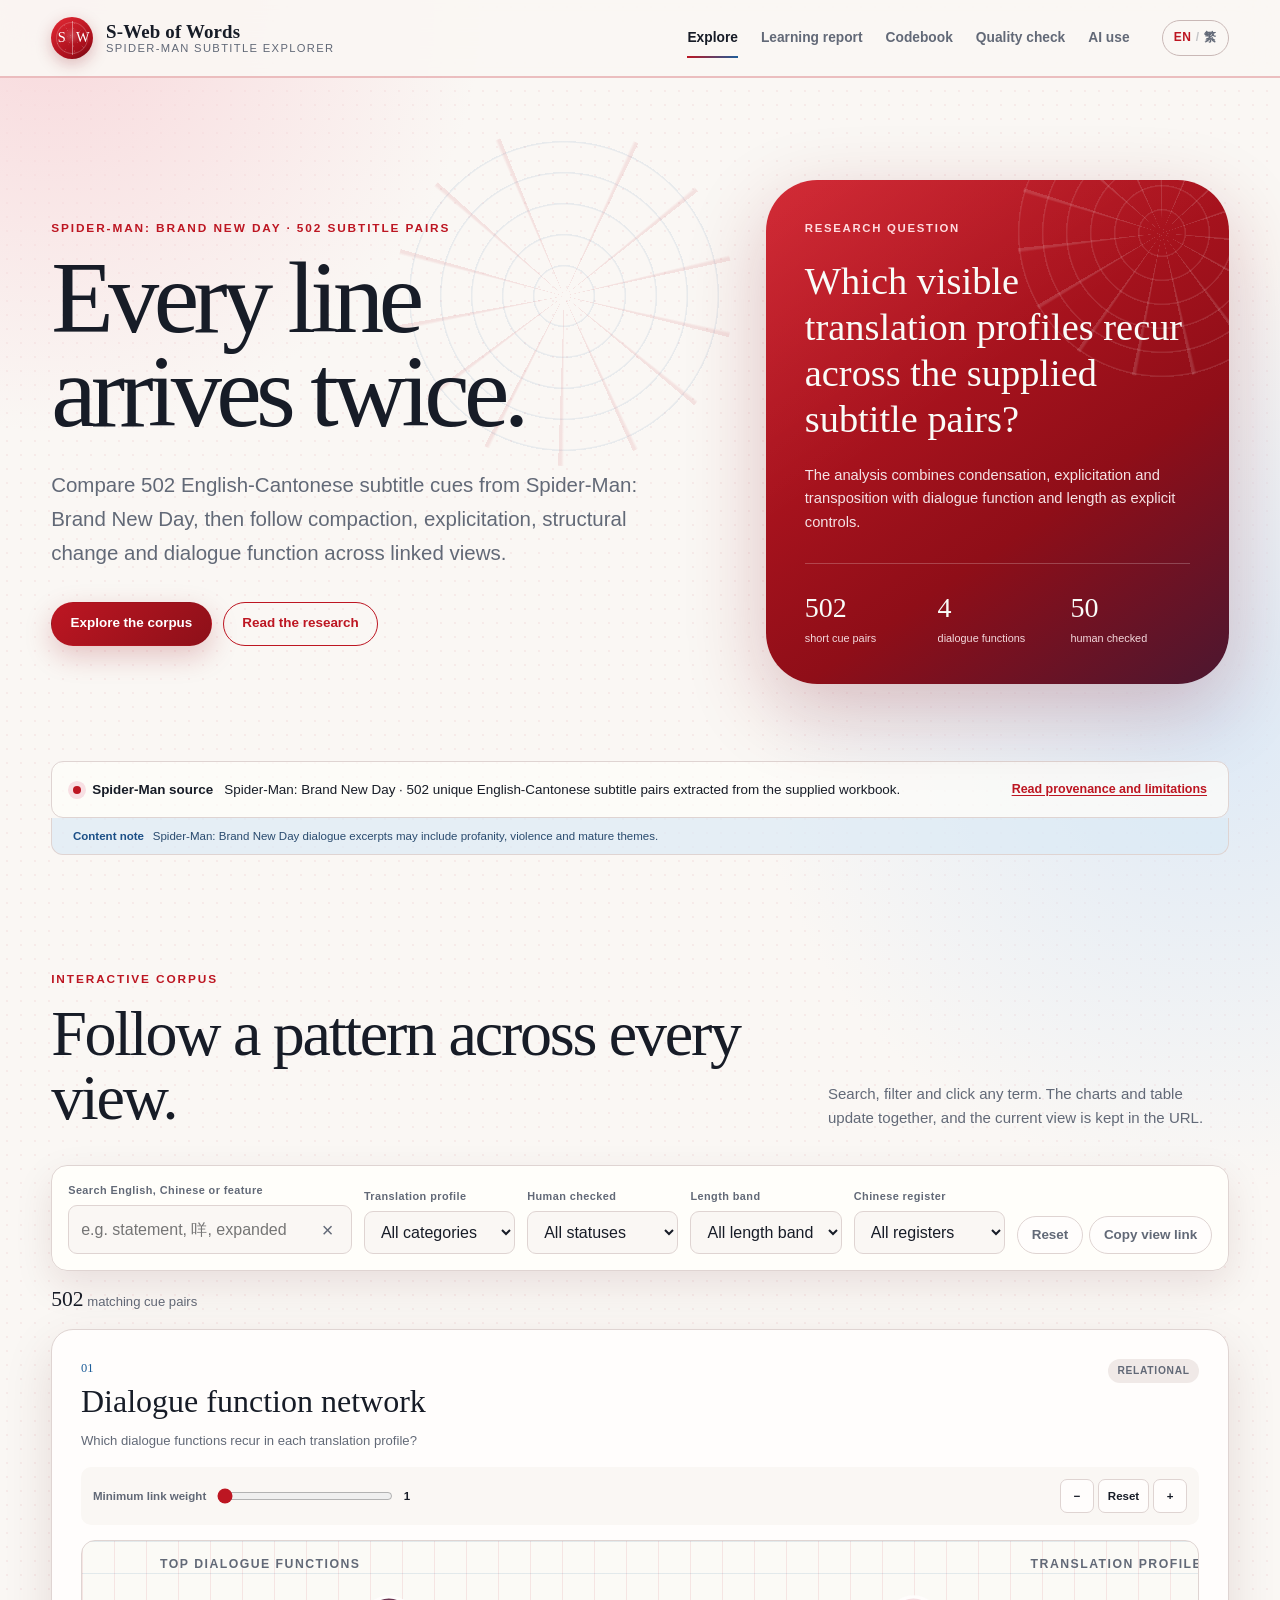
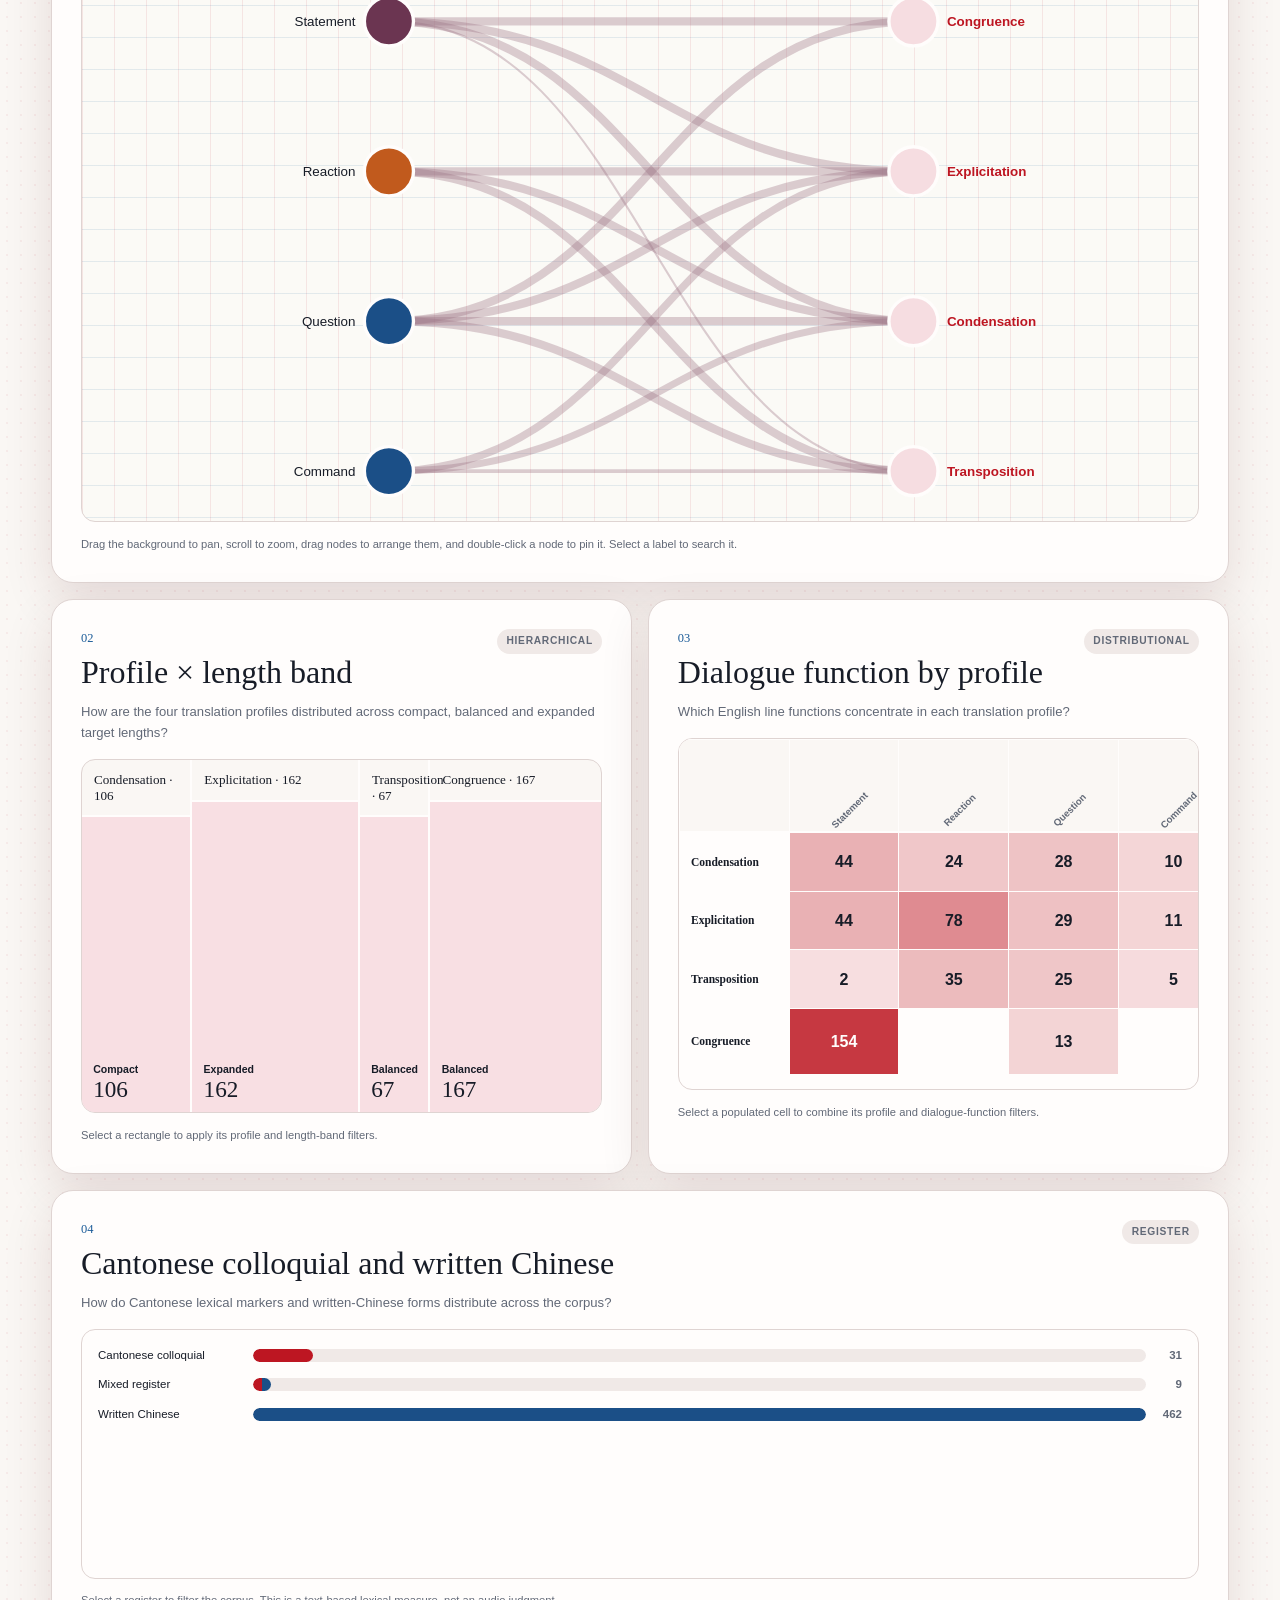
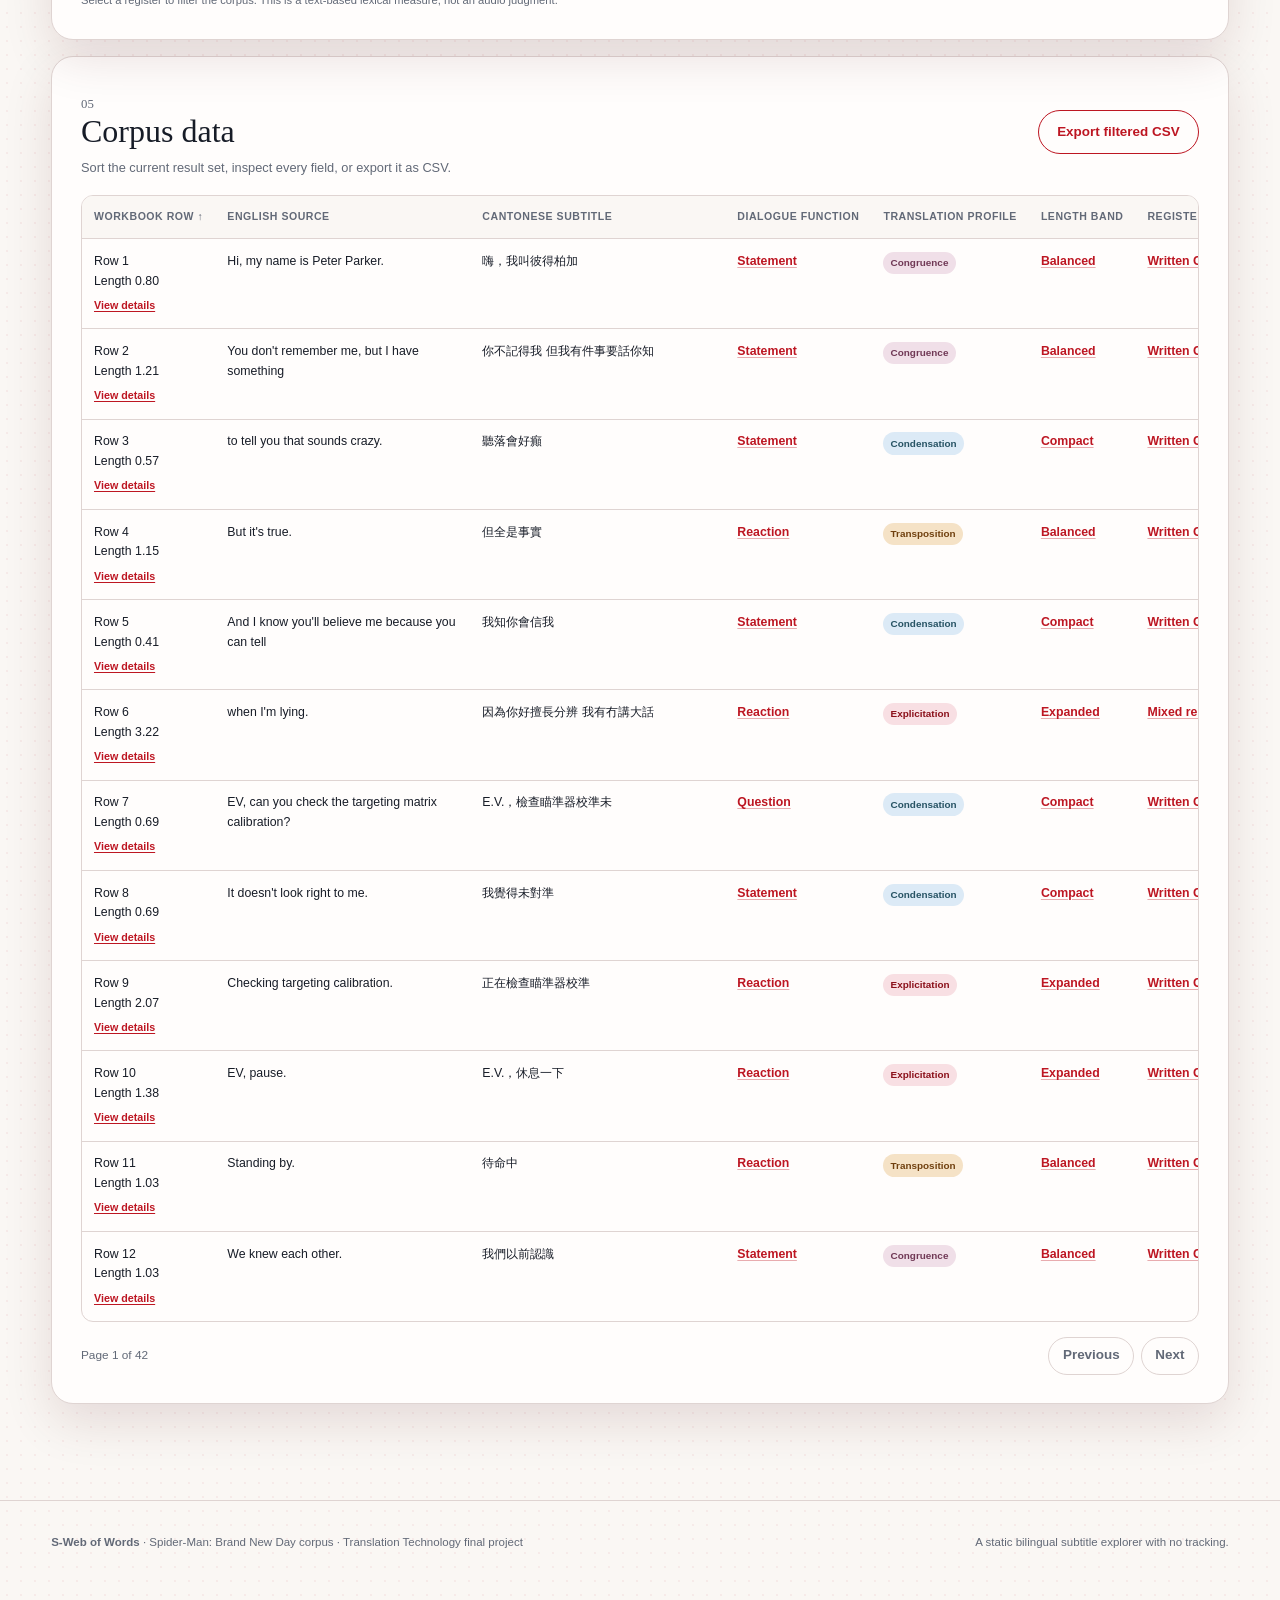
==== commit 4704379e: "Refresh revised site asset versions" ====
--- a/index.html
+++ b/index.html
@@ -6,7 +6,7 @@
     <meta name="description" content="An interactive English-Cantonese subtitle corpus explorer for Spider-Man: Brand New Day.">
     <title>S-Web of Words | Spider-Man: Brand New Day Subtitle Explorer</title>
     <link rel="icon" href="assets/favicon.svg" type="image/svg+xml">
-    <link rel="stylesheet" href="assets/styles.css?v=10">
+    <link rel="stylesheet" href="assets/styles.css?v=11">
   </head>
   <body>
     <a class="skip-link" href="#main" data-i18n="a11y.skip">Skip to content</a>
@@ -325,6 +325,6 @@
     </footer>
     <div class="toast" id="toast" role="status" aria-live="polite"></div>
     <script src="data/corpus.js?v=2" defer></script>
-    <script src="assets/app.js?v=10" defer></script>
+    <script src="assets/app.js?v=11" defer></script>
   </body>
 </html>
--- a/assets/styles.css
+++ b/assets/styles.css
@@ -578,7 +578,7 @@
   top: 78px;
   z-index: 20;
   display: grid;
-  grid-template-columns: minmax(220px, 1.35fr) repeat(5, minmax(125px, 0.7fr)) auto;
+  grid-template-columns: minmax(220px, 1.35fr) repeat(4, minmax(125px, 0.72fr)) auto;
   gap: 0.75rem;
   align-items: end;
   padding: 1rem;
@@ -1100,7 +1100,6 @@
   margin-top: 1rem;
 }
 
-.character-stage,
 .register-stage {
   min-height: 250px;
   margin-top: 0.9rem;
@@ -1110,66 +1109,14 @@
   border-radius: 14px;
 }
 
-.character-bars,
 .register-bars {
   display: flex;
   flex-direction: column;
   gap: 0.7rem;
 }
 
-.character-row {
-  display: grid;
-  grid-template-columns: minmax(120px, 175px) minmax(90px, 1fr) 3ch;
-  align-items: center;
-  gap: 0.6rem;
-}
-
-.character-name {
-  padding: 0;
-  overflow: hidden;
-  color: var(--ink);
-  background: transparent;
-  border: 0;
-  cursor: pointer;
-  font-size: 0.7rem;
-  font-weight: 700;
-  text-align: left;
-  text-overflow: ellipsis;
-  white-space: nowrap;
-}
-
-.character-name:hover,
-.character-name:focus {
-  color: var(--green);
-  outline: 2px solid var(--ink);
-  outline-offset: 2px;
-}
-
-.character-track {
-  display: flex;
-  min-height: 20px;
-  overflow: hidden;
-  background: var(--paper-deep);
-  border-radius: 999px;
-}
-
-.character-segment {
-  min-width: 4px;
-  padding: 0;
-  border: 0;
-  cursor: pointer;
-}
-
-.character-segment:hover,
-.character-segment:focus {
-  outline: 2px solid var(--ink);
-  outline-offset: -2px;
-}
-
-.character-row > strong {
-  color: var(--muted);
-  font-size: 0.72rem;
-  text-align: right;
+.analysis-grid.register-only {
+  grid-template-columns: 1fr;
 }
 
 .register-row {
@@ -1204,6 +1151,10 @@
   height: 100%;
   background: var(--green);
   border-radius: inherit;
+}
+
+.register-row.cantonese_colloquial .register-fill {
+  background: var(--green);
 }
 
 .register-row.mixed_register .register-fill {
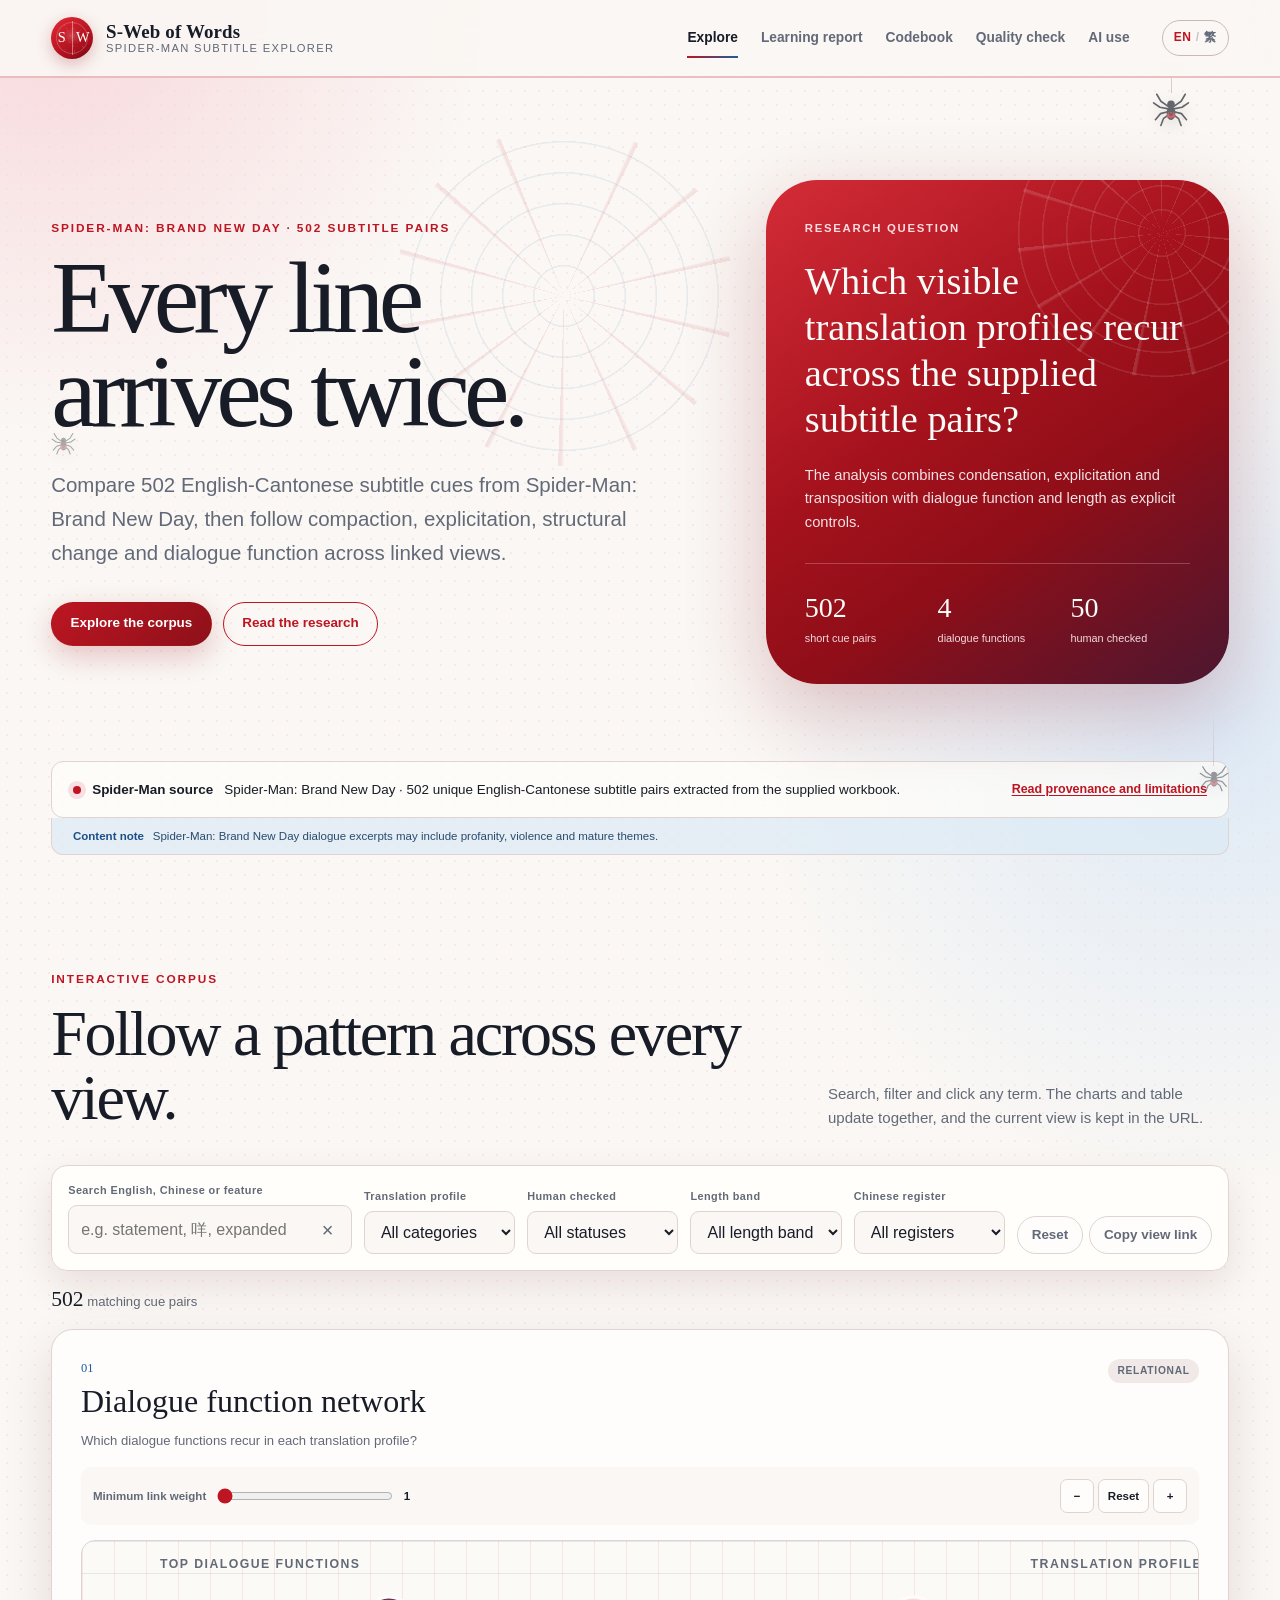
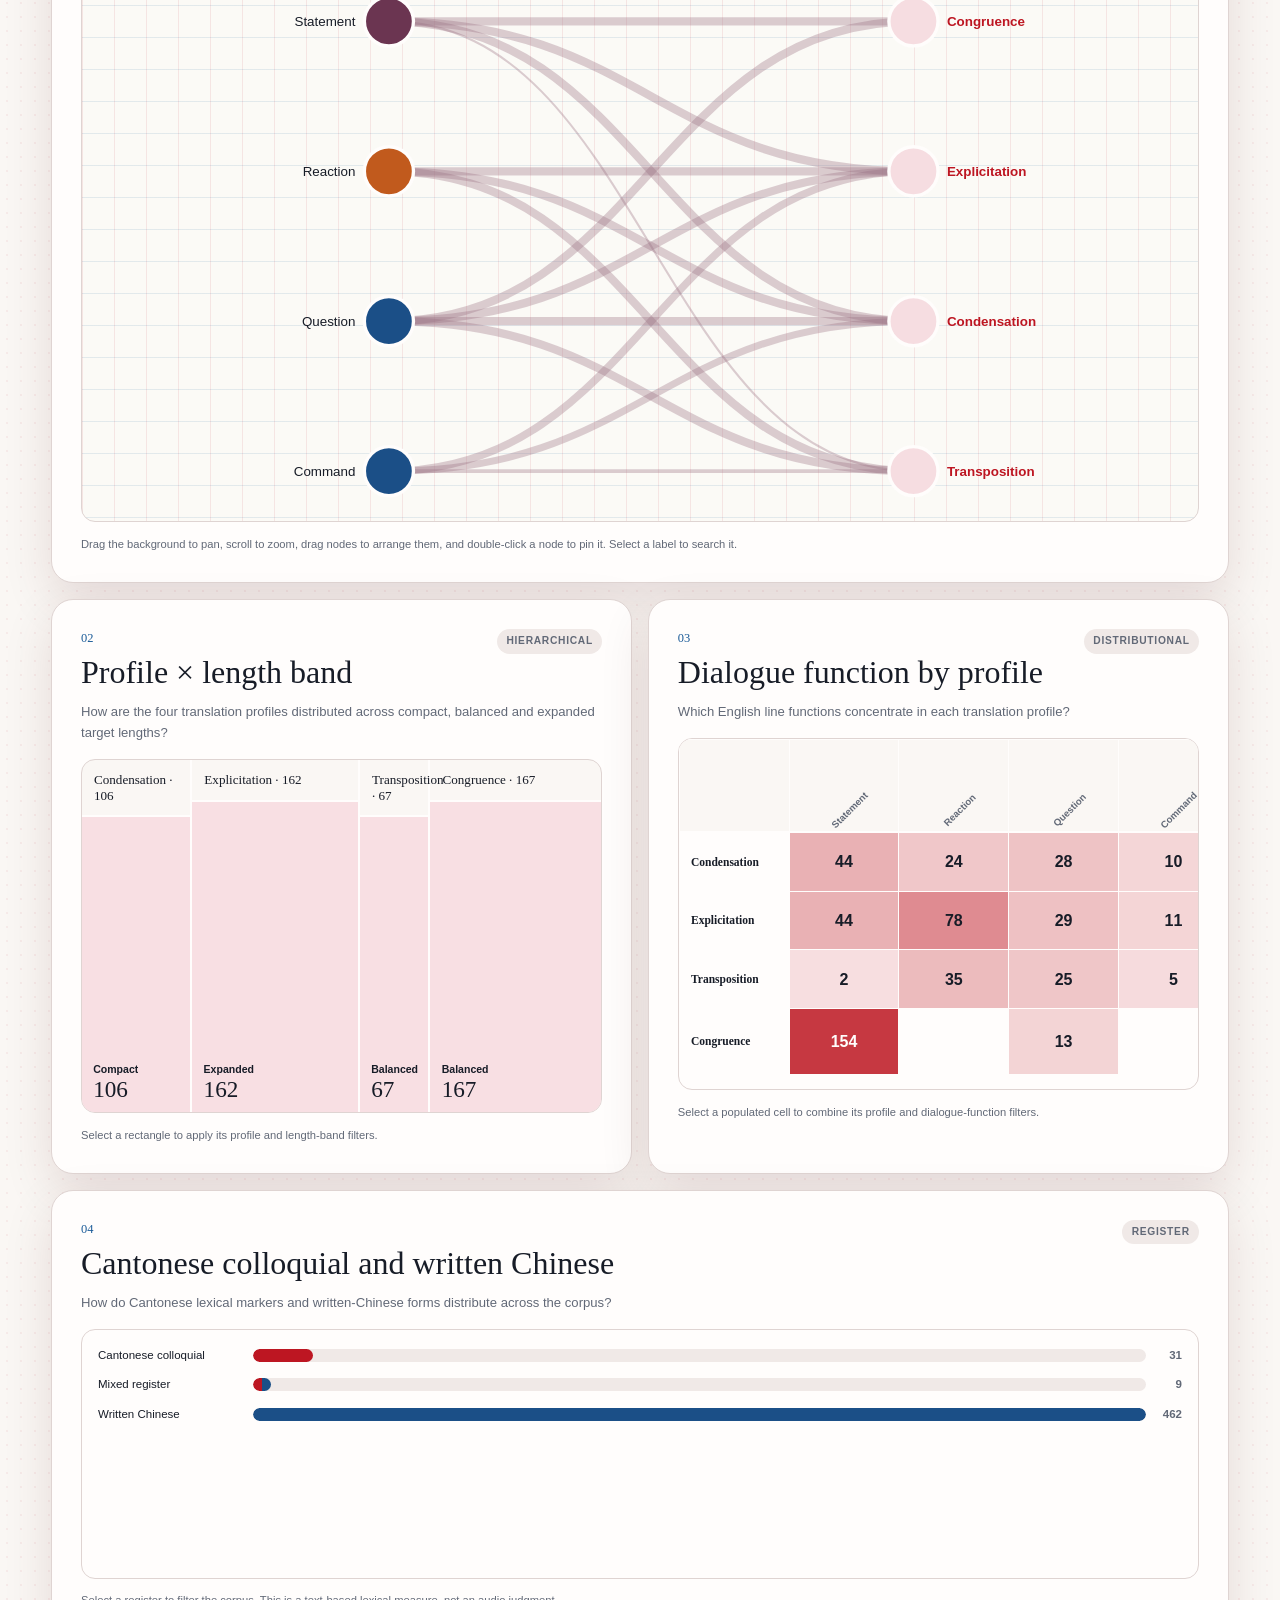
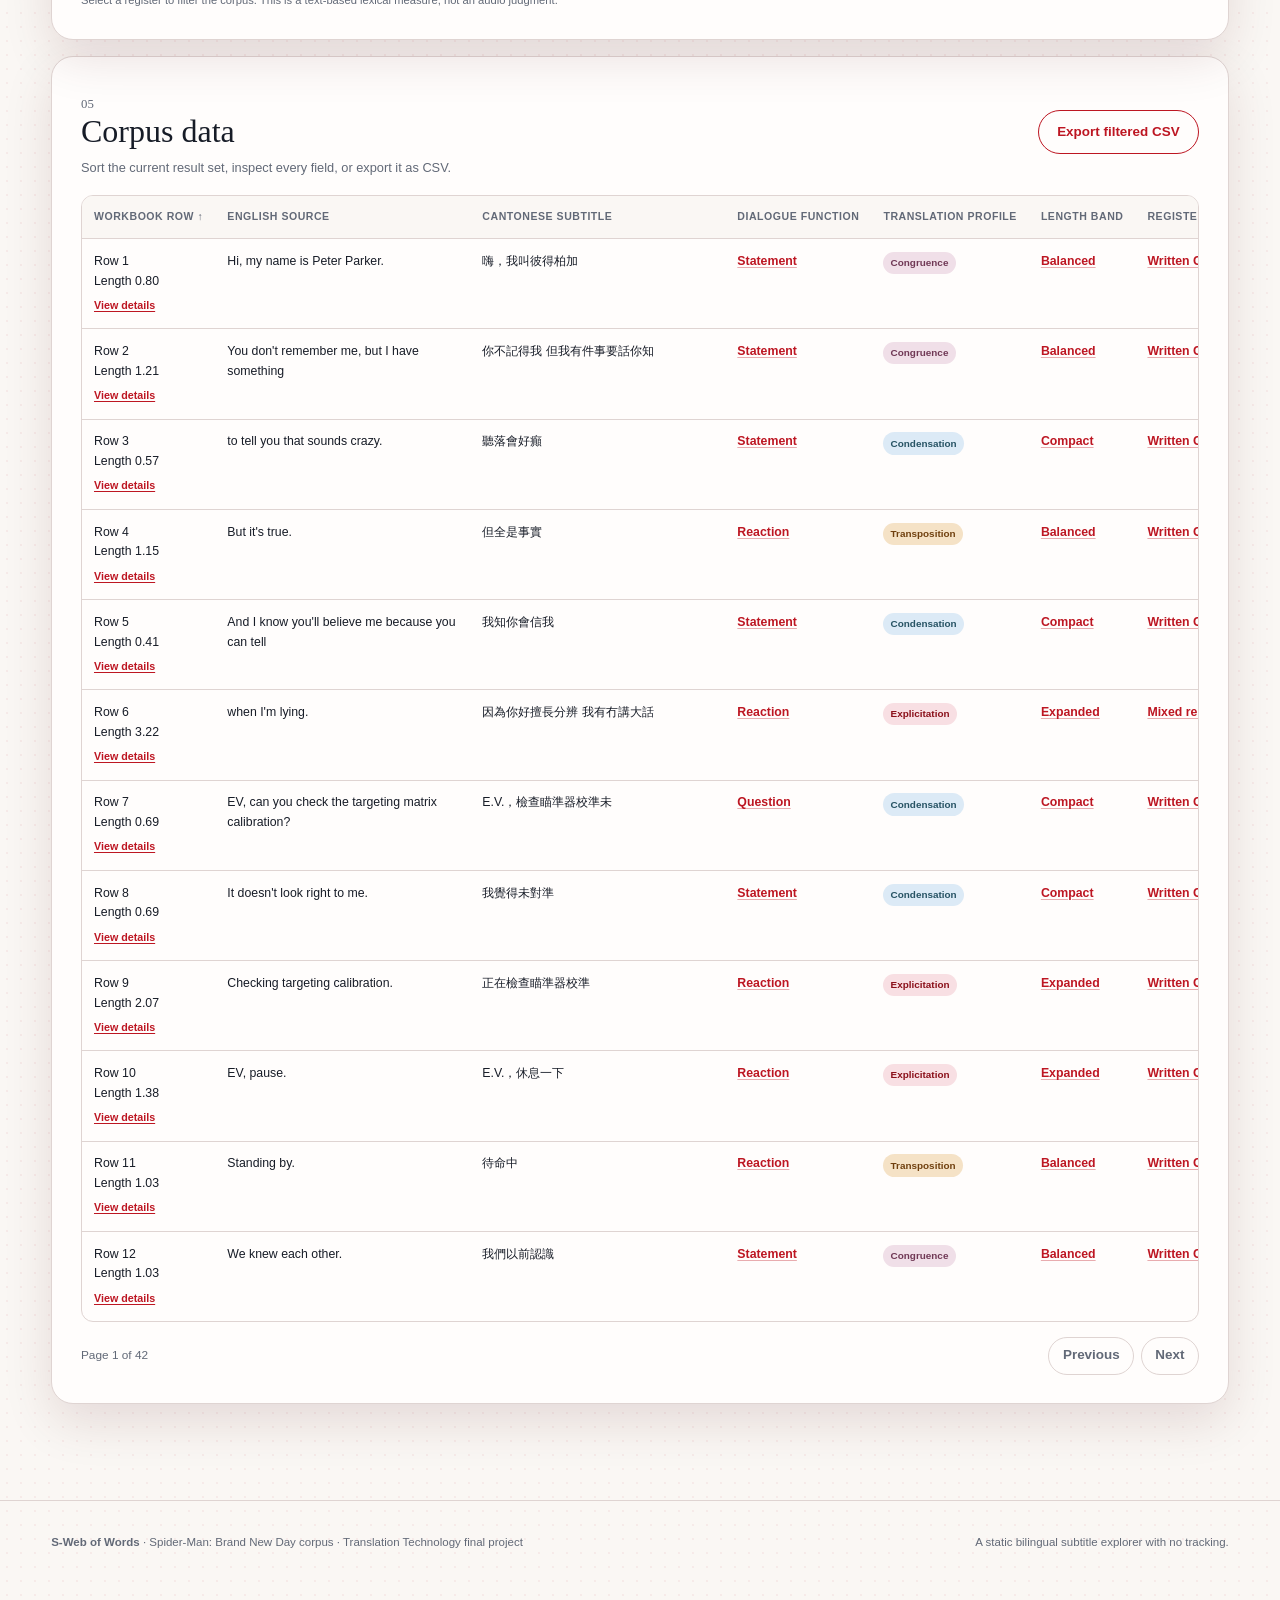
==== commit 7cb0790a: "Refresh spider theme assets" ====
--- a/index.html
+++ b/index.html
@@ -6,7 +6,7 @@
     <meta name="description" content="An interactive English-Cantonese subtitle corpus explorer for Spider-Man: Brand New Day.">
     <title>S-Web of Words | Spider-Man: Brand New Day Subtitle Explorer</title>
     <link rel="icon" href="assets/favicon.svg" type="image/svg+xml">
-    <link rel="stylesheet" href="assets/styles.css?v=11">
+    <link rel="stylesheet" href="assets/styles.css?v=13">
   </head>
   <body>
     <a class="skip-link" href="#main" data-i18n="a11y.skip">Skip to content</a>
@@ -325,6 +325,6 @@
     </footer>
     <div class="toast" id="toast" role="status" aria-live="polite"></div>
     <script src="data/corpus.js?v=2" defer></script>
-    <script src="assets/app.js?v=11" defer></script>
+    <script src="assets/app.js?v=13" defer></script>
   </body>
 </html>
--- a/assets/styles.css
+++ b/assets/styles.css
@@ -46,6 +46,73 @@
   -webkit-font-smoothing: antialiased;
 }
 
+.spider-decoration {
+  position: fixed;
+  z-index: 2;
+  width: var(--spider-size, 34px);
+  opacity: var(--spider-opacity, 0.5);
+  pointer-events: none;
+  transform-origin: 50% 0;
+  animation: spider-sway 7s ease-in-out infinite;
+}
+
+.spider-decoration img {
+  display: block;
+  width: 100%;
+  height: auto;
+  filter: drop-shadow(0 4px 8px rgba(18, 22, 31, 0.2));
+}
+
+.spider-decoration::before {
+  position: absolute;
+  bottom: calc(100% - 1px);
+  left: calc(50% - 0.5px);
+  width: 1px;
+  height: var(--spider-silk, 0);
+  background: linear-gradient(
+    to bottom,
+    transparent,
+    rgba(111, 31, 51, 0.35)
+  );
+  content: "";
+}
+
+.spider-one {
+  top: 92px;
+  right: clamp(1.5rem, 7vw, 7rem);
+  --spider-size: 38px;
+  --spider-silk: 88px;
+  --spider-opacity: 0.66;
+}
+
+.spider-two {
+  top: 48vh;
+  left: clamp(1rem, 4vw, 4rem);
+  --spider-size: 25px;
+  --spider-opacity: 0.36;
+  animation-delay: -2.7s;
+}
+
+.spider-three {
+  right: clamp(1rem, 4vw, 4.5rem);
+  bottom: 12vh;
+  --spider-size: 30px;
+  --spider-silk: 52px;
+  --spider-opacity: 0.44;
+  animation-delay: -4.5s;
+}
+
+@keyframes spider-sway {
+  0%,
+  100% {
+    transform: rotate(-3deg) translateY(0);
+  }
+
+  50% {
+    transform: rotate(3deg) translateY(7px);
+  }
+}
+
 button,
 input,
 select {
@@ -1983,6 +2050,12 @@
   letter-spacing: 0.015em;
 }
 
+@media (prefers-reduced-motion: reduce) {
+  .spider-decoration {
+    animation: none;
+  }
+}
+
 @media (max-width: 1100px) {
   .site-header {
     grid-template-columns: auto 1fr auto;
@@ -2173,6 +2246,23 @@
     grid-template-columns: 1fr;
   }
 
+  .spider-one {
+    top: 58px;
+    right: 0.8rem;
+    --spider-size: 27px;
+  }
+
+  .spider-two {
+    left: 0.4rem;
+    --spider-size: 20px;
+  }
+
+  .spider-three {
+    right: 0.6rem;
+    bottom: 7vh;
+    --spider-size: 23px;
+  }
+
   .data-heading {
     align-items: flex-start;
     flex-direction: column;
